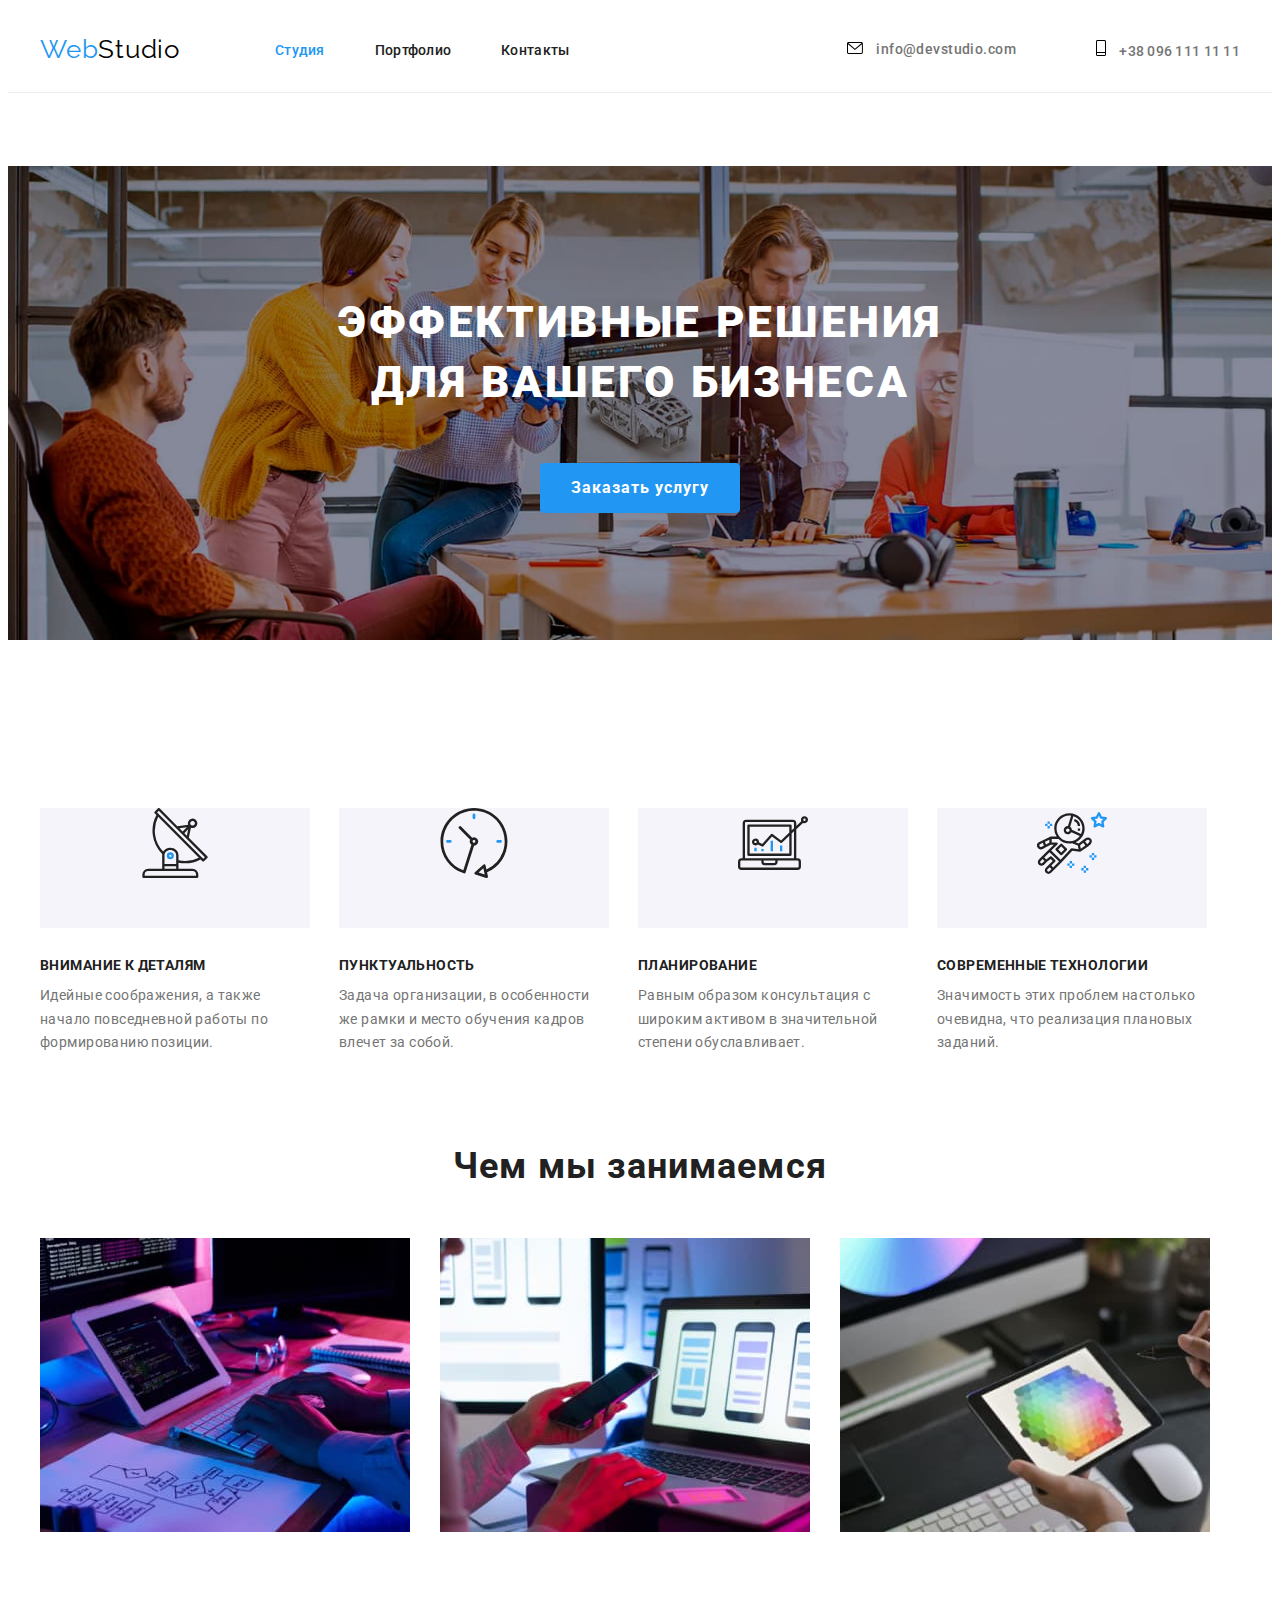
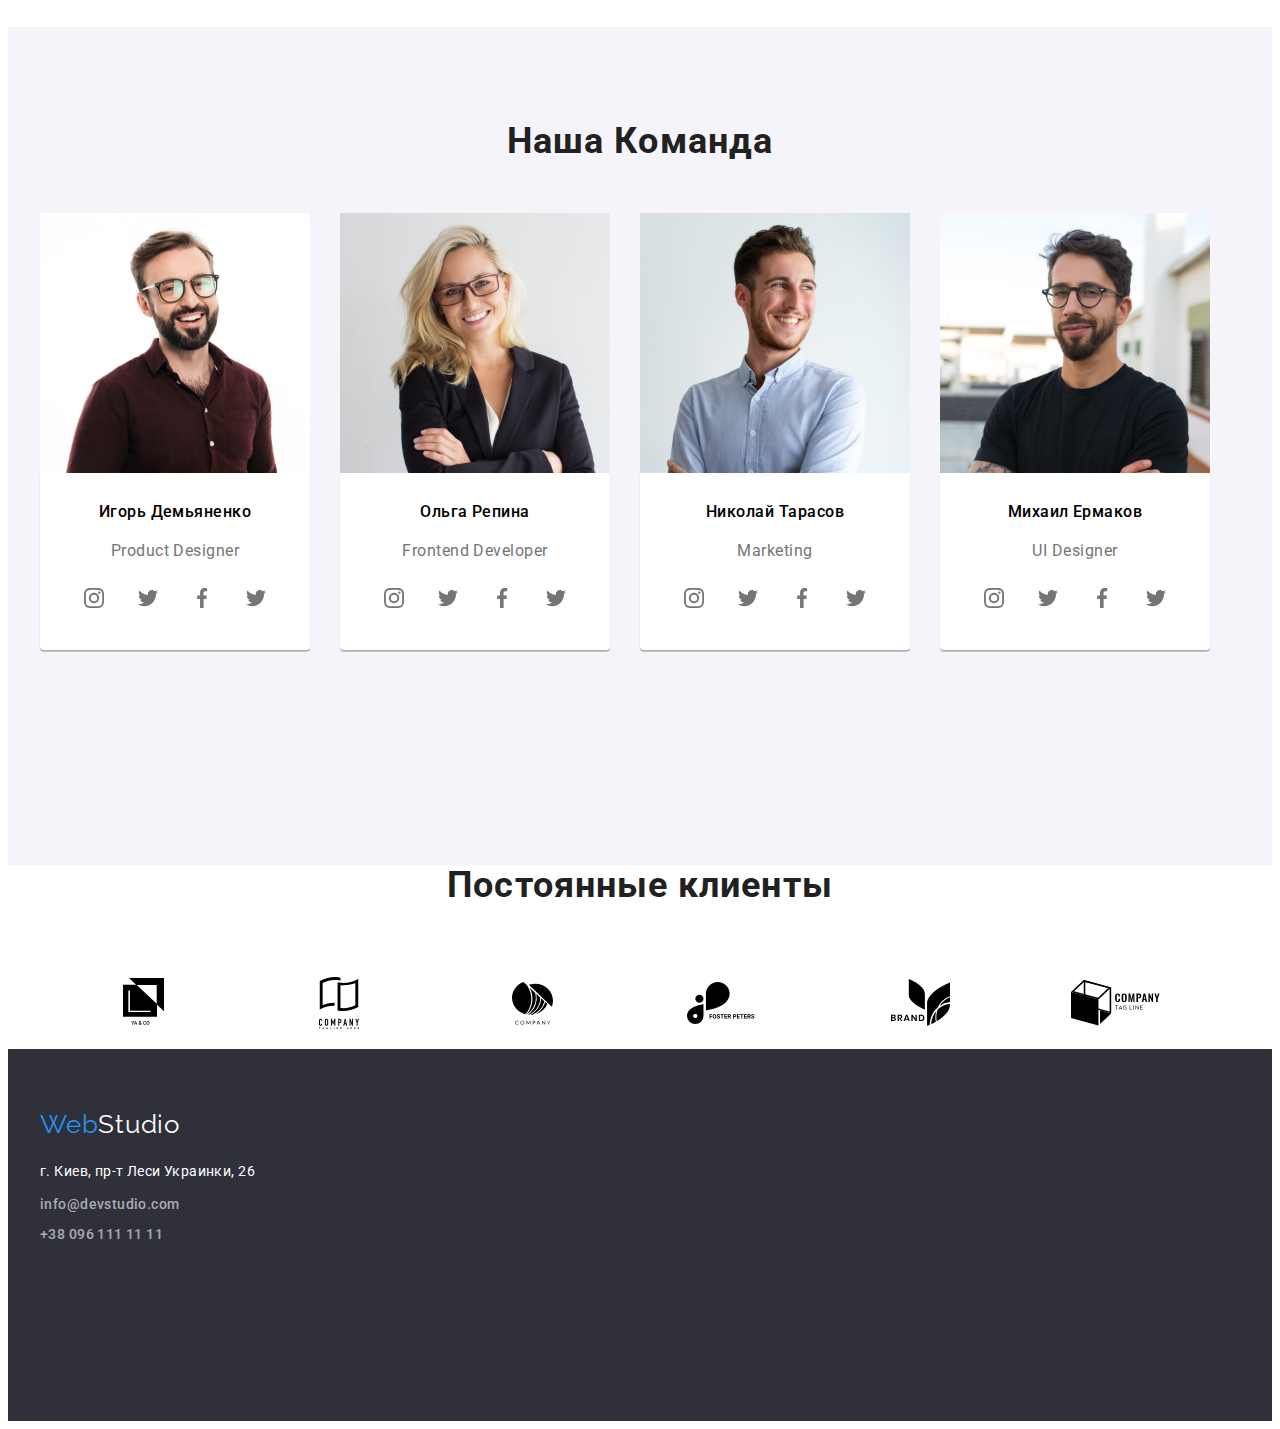
==== index.html @ 0b0ed411 "ff" ====
<!DOCTYPE html>
<html lang="ru">
<head>
    <meta charset="UTF-8">
    <meta http-equiv="X-UA-Compatible" content="IE=edge">
    <meta name="viewport" content="width=device-width, initial-scale=1.0">
    <title>Document</title>
    <link rel="preconnect" href="https://fonts.googleapis.com">
    <link rel="preconnect" href="https://fonts.gstatic.com" crossorigin>
    <link href="https://fonts.googleapis.com/css2?family=Raleway:wght@700&family=Roboto:wght@400;500;700;900&display=swap"
    rel="stylesheet">
    <link rel="stylesheet" href="https://cdnjs.cloudflare.com/ajax/libs/modern-normalize/1.1.0/modern-normalize.min.css"
        integrity="sha512-wpPYUAdjBVSE4KJnH1VR1HeZfpl1ub8YT/NKx4PuQ5NmX2tKuGu6U/JRp5y+Y8XG2tV+wKQpNHVUX03MfMFn9Q=="
        crossorigin="anonymous" referrerpolicy="no-referrer" />
    <link rel="stylesheet" href="./css/styles.css">


</head>
<body>
   <header class="header">
       <div class="container header-container">
        <a class="header-logo link" href="./">
            <span class="web-logo">Web</span>Studio</a>
            <nav class="header-navigation">
                <ul list class="header-list list">
                    <li class="header-item"><a class="header-link link" href="./index.html">Студия</a></li>
                    <li class="header-item"><a class="header-link-dark link" href="./portfolio.html">Портфолио</a></li>
                    <li class="header-item"><a class="header-link-dark link" href="">Контакты</a></li>
                </ul>
            </nav>
            <ul class="header-connect">
                <li class="header-web list">
                    <svg class="icon-envelope" width="16" height="12">
                        <use href=".//images//icons.svg#envelope"></use>
                    </svg>
                    <a class="link header-web" href="mailto:info@devstudio.com">info@devstudio.com</a> 
                </li>
        
                
                <li class="header-tel list">
                    <svg class="icon-envelope" width="10" height="16">
                        <use href=".//images//icons.svg#telephone"></use>
                    </svg>
                <a class="link header-tel" href="href="tel:+380961111111">+38 096 111 11 11</a>
                </li>
            </ul>
               
            </div>
            </div>
    </header>
    <main>
        <div class="main-container">
            <section class="section-main">
                <h1 class="hero-title">Эффективные решения <br> для вашего бизнеса</h1>
                <button class="header-btn" type="button" >
                Заказать услугу
                </button>
            </section>
        </div>
    <section class="description-prons">
        <div class="container">
                <ul class="list">
                    <li class="box-description" >
                        <div class="box-description-pic"><svg class="middle__icon" width="70" height="70">
                            <use href=".//images//icons.svg#antenna"></use></svg></div>
                        <h3 class="description-plus">Внимание к деталям</h3>
                        <p class="plus-description">Идейные соображения, а также начало повседневной работы по формированию позиции.</p>
                    </li>
                    <li class="box-description" >
                        <div class="box-description-pic"><svg class="middle__icon" width="70" height="70">
                            <use href=".//images//icons.svg#clock"></use></svg></div>
                        <h3 class="description-plus">Пунктуальность</h3>
                        <p class="plus-description" >Задача организации, в особенности же рамки и место обучения кадров влечет за собой.</p>
                    </li>
                    <li class="box-description" >
                        <div class="box-description-pic"><svg class="middle__icon" width="70" height="70">
                            <use href=".//images//icons.svg#diagram"></use></svg></div>
                        <h3 class="description-plus">Планирование</h3>
                        <p class="plus-description" >Равным образом консультация с широким активом в значительной степени обуславливает.</p>
                    </li>
                    <li class="box-description" >
                        <div class="box-description-pic"><svg class="middle__icon" width="70" height="70">
                            <use href=".//images//icons.svg#astronaut"></use></svg></div>
                        <h3 class="description-plus">Современные технологии</h3>
                        <p class="plus-description" >Значимость этих проблем настолько очевидна, что реализация плановых заданий.</p>
                    </li>
            </ul>
        </div>
        </section>
        <section class="section-doing">
            <div class="container">
                <h2 class="second-hero-title">Чем мы занимаемся</h2>
                    <ul class="img-first-pg list">
                        <li class="first-pg-item"><img src="./images/box1.jpg" width="370" height="294" alt="человек гуглит"></li>
                        <li class="first-pg-item"><img src="./images/box2.jpg" width="370" height="294" alt="человек гуглит через айпад"></li>
                        <li class="first-pg-item"><img src="./images/box3.jpg" width="370" height="294" alt="человек печатает"></li>
                    </ul>
            </div>
        </section>
        <section class="section-team" >
            <div class="container">
             <h2 class="team-hero-title">Наша Команда</h2>
                 <ul class="team-pic list">
                    <li class="team-member"><img src="./images/Team member(1).jpg" width="270" height="260" alt="в очках"><div class="team-pad"><h3 class="description-team">Игорь Демьяненко</h3><br>
                    <p class="description-p">Product Designer</p>
                <ul class="social-networks-list list"> 
                   <!-- instagram -->
                <li class="social-networks-item">
                    <a href="" class="social-networks-link">
                        <svg class="social-networks-icon">
                            <use href="./images/icons.svg#instagram"><use>
                            </svg>
                    </a>
                </li>
                    <!-- Twitter -->
                <li class="social-networks-item">
                    <a href="" class="social-networks-link">
                        <svg class="social-networks-icon">
                            <use href="./images/icons.svg#twitter">
                                <use>
                        </svg>
                    </a>
                </li>
                    <!-- FB -->
                <li class="social-networks-item">
                    <a href="" class="social-networks-link">
                        <svg class="social-networks-icon">
                            <use href="./images/icons.svg#facebook">
                                <use>
                        </svg>
                    </a>
                </li>
                    <!-- Linkedin -->
                <li class="social-networks-item">
                    <a href="" class="social-networks-link">
                        <svg class="social-networks-icon">
                            <use href="./images/icons.svg#twitter">
                                <use>
                        </svg>
                    </a>
                </li>
                </ul>
                </div></li>
                    <li class="team-member"><img src="./images/Team member(2).jpg" width="270" height="260" alt="блондинка"><div class="team-pad"><h3 class="description-team">Ольга Репина</h3><br>
                    <p class="description-p">Frontend Developer</p><ul class="social-networks-list list">
                        <!-- instagram -->
                        <li class="social-networks-item">
                            <a href="" class="social-networks-link">
                                <svg class="social-networks-icon">
                                    <use href="./images/icons.svg#instagram">
                                        <use>
                                </svg>
                            </a>
                        </li>
                        <!-- Twitter -->
                        <li class="social-networks-item">
                            <a href="" class="social-networks-link">
                                <svg class="social-networks-icon">
                                    <use href="./images/icons.svg#twitter">
                                        <use>
                                </svg>
                            </a>
                        </li>
                        <!-- FB -->
                        <li class="social-networks-item">
                            <a href="" class="social-networks-link">
                                <svg class="social-networks-icon">
                                    <use href="./images/icons.svg#facebook">
                                        <use>
                                </svg>
                            </a>
                        </li>
                        <!-- Linkedin -->
                        <li class="social-networks-item">
                            <a href="" class="social-networks-link">
                                <svg class="social-networks-icon">
                                    <use href="./images/icons.svg#twitter">
                                        <use>
                                </svg>
                            </a>
                        </li>
                    </ul></div></li>
                    <li class="team-member"><img src="./images/Team member(3).jpg" width="270" height="260" alt="фото парень"><div class="team-pad"><h3 class="description-team">Николай Тарасов</h3><br>
                    <p class="description-p">Marketing</p><ul class="social-networks-list list">
                        <!-- instagram -->
                        <li class="social-networks-item">
                            <a href="" class="social-networks-link">
                                <svg class="social-networks-icon">
                                    <use href="./images/icons.svg#instagram">
                                        <use>
                                </svg>
                            </a>
                        </li>
                        <!-- Twitter -->
                        <li class="social-networks-item">
                            <a href="" class="social-networks-link">
                                <svg class="social-networks-icon">
                                    <use href="./images/icons.svg#twitter">
                                        <use>
                                </svg>
                            </a>
                        </li>
                        <!-- FB -->
                        <li class="social-networks-item">
                            <a href="" class="social-networks-link">
                                <svg class="social-networks-icon">
                                    <use href="./images/icons.svg#facebook">
                                        <use>
                                </svg>
                            </a>
                        </li>
                        <!-- Linkedin -->
                        <li class="social-networks-item">
                            <a href="" class="social-networks-link">
                                <svg class="social-networks-icon">
                                    <use href="./images/icons.svg#twitter">
                                        <use>
                                </svg>
                            </a>
                        </li>
                    </ul></div></li>
                    <li class="team-member"><img src="./images/Team member(4).jpg" width="270" height="260" alt="загадочная улыбка"><div class="team-pad"><h3 class="description-team">Михаил Ермаков</h3><br>
                    <p class="description-p">UI Designer</p><ul class="social-networks-list list">
                        <!-- instagram -->
                        <li class="social-networks-item">
                            <a href="" class="social-networks-link">
                                <svg class="social-networks-icon">
                                    <use href="./images/icons.svg#instagram">
                                        <use>
                                </svg>
                            </a>
                        </li>
                        <!-- Twitter -->
                        <li class="social-networks-item">
                            <a href="" class="social-networks-link">
                                <svg class="social-networks-icon">
                                    <use href="./images/icons.svg#twitter">
                                        <use>
                                </svg>
                            </a>
                        </li>
                        <!-- FB -->
                        <li class="social-networks-item">
                            <a href="" class="social-networks-link">
                                <svg class="social-networks-icon">
                                    <use href="./images/icons.svg#facebook">
                                        <use>
                                </svg>
                            </a>
                        </li>
                        <!-- Linkedin -->
                        <li class="social-networks-item">
                            <a href="" class="social-networks-link">
                                <svg class="social-networks-icon">
                                    <use href="./images/icons.svg#twitter">
                                        <use>
                                </svg>
                            </a>
                        </li>
                    </ul></div></li>
                </ul>
            </div>
         </section>
         <section>
             <div class="container">
                <h2 class="team-hero-title">Постоянные клиенты</h2>
                <ul class="permanent-clients list" >
                   <li class="client-item">
                       <a href="" class="client-link">
                           <svg class="clients-link-icon" width="106" height="60">
                            <use href="./images/icons.svg#client-1">
                               </svg>
                       </a>
                   </li>
                <li class="client-item">
                    <a href="" class="client-link">
                        <svg class="clients-link-icon" width="106" height="60">
                            <use href="./images/icons.svg#client-2">
                        </svg>
                    </a>
                </li>
                <li class="client-item">
                    <a href="" class="client-link">
                        <svg class="clients-link-icon" width="106" height="60">
                            <use href="./images/icons.svg#client-3">
                        </svg>
                    </a>
                </li>
                <li class="client-item">
                    <a href="" class="client-link">
                        <svg class="clients-link-icon" width="106" height="60">
                            <use href="./images/icons.svg#client-4">
                        </svg>
                    </a>
                </li>
                <li class="client-item">
                    <a href="" class="client-link">
                        <svg class="clients-link-icon" width="106" height="60">
                            <use href="./images/icons.svg#client-5">
                        </svg>
                    </a>
                </li>
                <li class="client-item">
                    <a href="" class="client-link">
                        <svg class="clients-link-icon" width="106" height="60">
                            <use href="./images/icons.svg#client-6">
                        </svg>
                    </a>
                </li>
                </ul>
             </div>
         </section>
        </main>
    <footer class="footer-ground">
        <div class="container">
            <a class="footer-logo link" href="./"><span class="web-logo">Web</span>Studio</a>
            <address class="footer-address">г. Киев, пр-т Леси Украинки, 26</address>
            <ul class="footer-list list">
                <li class="footer-item"><a class="link footer-web" href="mailto:info@devstudio.com">info@devstudio.com</a>
                </li>
                <li class="footer-item"><a class="link footer-tel" href="tel+380961111111">+38 096 111 11 11</a></li>
            </ul>
        </div>
    </footer>
</body>
</html>
---- css/styles.css ----
:root {
  --main-title-color: #ffffff;
  --second-title-color: #212121;
  --third-title-color: #757575;
  --accent-color: #2196f3;
  --backgroud-color: #f5f4fa;
  --footer-nolight-color: #000000;
  --portfolio-box-color: #eeeeee;
  --btn-background-color: #2196f3;
  --secon-btn-color: #ffffff;
  --footer-background-color: #2f303a;
  --footer-mail-color: #ffffff99;
  --main-btn-color: #fff;
}
/*-------------------------------тут начало-----------------*/

p,
h1,
h2,
h3,
h4,
h5,
h6 {
  margin: 0;
}
ul {
  margin: 0;
  padding: 0;
}
button {
  cursor: pointer;
}
img {
  display: block;
}

body {
  font-family: "Roboto", sans-serif;
}

.list {
  list-style: none;
}
.link {
  text-decoration: none;
  color: var(--third-title-color);
}
/*-------------------------------HEADER---------------------------------*/
.container {
  width: 1200px;
  padding-left: 15px;
  padding-right: 15px;
  margin: 0 auto;
}
.header-item:not(last-child) {
  margin-right: 50px;
}
.icon-envelope {
  display: inline-block;
  size-adjust: auto;
  margin-right: 10px;
  align-items: center;
}
.icon-envelope:hover {
  font: var(--accent-color);
}
.header-logo {
  margin-right: 90px;
}
.header-list {
  display: flex;
}
.header-navigation {
  display: flex;
  align-items: center;
  padding-top: 32px;
  padding-bottom: 32px;
  inline-size: block;
}
.header-container {
  display: flex;
  align-items: center;
}
.header-connect {
  display: flex;
  align-items: center;
  margin-left: auto;
  padding-top: 32px;
  padding-bottom: 32px;
}

.header {
  background-color: #ffffff;
  border-bottom: 1px solid #ececec;
}
.header-link {
  font-weight: 500;
  font-size: 14px;
  line-height: 1.14;
  letter-spacing: 0.02em;
  color: var(--accent-color);
}
.header-link-dark {
  font-weight: 500;
  font-size: 14px;
  line-height: 1.14;
  letter-spacing: 0.02em;
  color: var(--second-title-color);
}
.web-logo {
  font-family: Raleway;
  font-size: 26px;
  line-height: 1.19;
  letter-spacing: 0.03em;
  color: var(--accent-color);
}
.header-logo {
  font-family: Raleway;
  font-size: 26px;
  line-height: 1.19;
  letter-spacing: 0.03em;
  color: var(--footer-nolight-color);
  width: 145px;
  height: 31px;
}
.header-tel {
  font-family: Roboto;
  font-weight: 500;
  font-size: 14px;
  line-height: 1.14;
  letter-spacing: 0.02em;
  inherits: color var(--third-title-color);
  color: var(--third-title-color);
}

.header-web {
  margin-right: 40px;
  font-family: Roboto;
  font-style: normal;
  font-weight: 500;
  font-size: 14px;
  line-height: 1.14;
  letter-spacing: 0.03em;
  inherits: color var(--third-title-color);
  color: var(--third-title-color);
}
.header-web:hover {
  color: var(--accent-color);
  fill: var(--accent-color);
}
.icon-envelope:hover {
  fill: var(--accent-color);
}

.header-tel:hover {
  color: var(--accent-color);
}
.header-link:hover {
  color: var(--footer-nolight-color);
}
.header-link-dark:hover {
  color: var(--accent-color);
}
.header-link:focus {
  color: var(--footer-nolight-color);
}
.header-link-dark:focus {
  color: var(--accent-color);
}
.header-btn {
  font-family: inherit;
  font-weight: 700;
  font-size: 16px;
  line-height: 1.87;
  letter-spacing: 0.06em;
  cursor: pointer;
  border: none;
  margin-top: 30px;
  min-width: 200px;
  min-height: 50px;
  border-radius: 4px;
  color: var(--main-btn-color);
  background-color: var(--btn-background-color);
  margin: 0 auto;
  display: block;
  margin-top: 50px;
}

/*-------------------------------main---------------------------------*/
.main-container {
  padding-left: 15px;
  padding-right: 15px;
  padding-top: 200px;
  padding-bottom: 200px;
  margin: 0 auto;
  background-image: linear-gradient(
    to right,
    rgba(47, 48, 58, 0.4),
    rgba(47, 48, 58, 0.4)
  );
  background-image: url(../images/first-pg-hero.jpg);
  margin-left: auto;
  margin-right: auto;
  max-width: 1600;
  height: 600;
  background-repeat: no-repeat;
  background-size: contain;
  background-position: center;
}
.hero-title {
  font-weight: 900;
  font-size: 44px;
  line-height: 1.36;
  text-align: center;
  letter-spacing: 0.06em;
  text-transform: uppercase;
  padding-right: auto;
  color: var(--main-title-color);
}
.description-plus {
  font-style: normal;
  font-weight: 700;
  font-size: 14px;
  line-height: 1.14;
  letter-spacing: 0.03em;
  text-transform: uppercase;
  color: var(--second-title-color);
}
.description-team {
  font-style: normal;
  font-weight: 500;
  font-size: 16px;
  line-height: 1.18;
  letter-spacing: 0.03em;
  text-align: center;
}
.box-description-pic {
  width: 270 px;
  height: 120px;
  background-color: var(--backgroud-color);
  margin-bottom: 30px;
}
.plus-description {
  font-style: normal;
  font-weight: normal;
  font-size: 14px;
  line-height: 1.71;
  letter-spacing: 0.03em;
  color: var(--third-title-color);
  text-align: left;
  margin-top: 10px;
}

.description-p {
  font-style: normal;
  font-weight: normal;
  font-size: 16px;
  line-height: 1.19;
  letter-spacing: 0.03em;
  color: var(--third-title-color);
  text-align: center;
}
.section-team {
  background-color: #f5f4fa;
  height: 650px;
  padding-bottom: 94px;
  padding-top: 94px;
}
.middle__icon {
  display: flex;
  align-items: center;
  justify-content: center;
  margin: 0 auto;
}
.team-pad {
  padding-top: 30px;
  padding-bottom: 30px;
  box-shadow: 0px 1px 1px rgba(0, 0, 0, 0.14), 0px 2px 1px rgba(0, 0, 0, 0.2);
  border-radius: 0px 0px 4px 4px;
  background: #ffffff;
}
.second-hero-title {
  font-weight: 700;
  font-size: 36px;
  line-height: 1.16;
  text-align: center;
  letter-spacing: 0.03em;
  color: var(--second-title-color);
  margin-bottom: 50px;
}
.section-doing {
  padding-bottom: 95px;
  padding-top: 95px;
}
.description-prons {
  padding-top: 95px;
}
.box-description {
  width: 270px;
  height: 100px;
  display: inline-block;
}
.box-description:not(:last-child) {
  margin-right: 25px;
}
.img-first-pg {
  display: flex;
}
.first-pg-item:not(:last-child) {
  margin-right: 30px;
}
.team-pic {
  display: flex;
}
.team-member:not(:last-child) {
  margin-right: 30px;
}
.team-hero-title {
  font-weight: 700;
  font-size: 36px;
  line-height: 1.16;
  text-align: center;
  letter-spacing: 0.03em;
  color: var(--second-title-color);
  margin-bottom: 50px;
}
.client-svg {
  fill: red;
}

.button-icon {
  width: 20px;
  height: 20px;
  fill: currentColor;
}
.button-icon:hover {
  fill: #ffffff;
}
.social-networks-list {
  display: flex;
  padding-top: 16px;
  justify-content: center;
}
.social-networks-item {
  width: 44px;
  height: 44px;
  justify-content: center;
  align-content: center;
  align-items: center;
}
.social-networks-item:not(:last-child) {
  margin-right: 10px;
}
.social-networks-link {
  display: block;
  width: 100%;
  height: 100%;
  border-radius: 50%;
  color: #757575;
  display: flex;
  justify-content: center;
  align-items: center;
}
.social-networks-link:hover,
.social-networks-link:focus {
  color: #f5f4fa;
  background-color: var(--accent-color);
}
.social-networks-icon {
  width: 20px;
  height: 20px;
  fill: currentColor;
  display: flex;
  justify-content: center;
  align-items: center;
}
.client-link {
  display: inline-flex;
  width: 100%;
  height: 100%;
  border: 1px solid color rgba(175, 177, 184, 1);
  border-radius: 4px;
  justify-content: center;
  align-items: center;
  color: rgba(175, 177, 184, 1);
}
.client-item {
  display: inline-flex;
  width: 170px;
  height: 92px;
  border: 1px solid color rgba(175, 177, 184, 1);
  border-radius: 4px;
  justify-content: center;
  align-items: center;
}
.client-item {
  margin-left: 20px;
}
.client-link:hover,
.client-link:focus {
  border-color: #2196f3;
  fill: #2196f3;
}
.client-item:hover,
.client-item:focus {
  border-color: #2196f3;
  color: #2196f3;
}
/*-------------------------------Footer---------------------------------*/
.footer-logo {
  font-family: Raleway;
  font-size: 26px;
  line-height: 1.19;
  letter-spacing: 0.03em;
  color: var(--main-title-color);
  width: 145px;
  height: 31px;
}
.footer-address {
  font-family: Roboto;
  font-style: normal;
  font-weight: normal;
  font-size: 14px;
  line-height: 1.71;
  letter-spacing: 0.03em;
  color: var(--main-title-color);
  margin-top: 20px;
}
.footer-ground {
  background-color: var(--footer-background-color);
  height: 252px;
  padding-top: 60px;
  padding-bottom: 60px;
}
.footer-item {
  margin-top: 10px;
}
.footer-web {
  font-family: Roboto;
  font-style: normal;
  font-weight: 500;
  font-size: 14px;
  line-height: 1.14;
  letter-spacing: 0.03em;
  color: var(--footer-mail-color);
}
.footer-tel {
  font-family: Roboto;
  font-style: normal;
  font-weight: 500;
  font-size: 14px;
  line-height: 1.71;
  letter-spacing: 0.03em;
  color: var(--footer-mail-color);
}
.footer-list {
  width: 231px;
  height: 81px;
}

.footer-web:hover {
  color: var(--accent-color);
}
.footer-tel:hover {
  color: var(--accent-color);
}

/*-------------------------------ПОРТФОЛИО мейн---------------------------------*/
.visually-hidden {
  visibility: hidden;
  position: absolute;
  clip: rect(0 0 0 0);
  width: 1px;
  height: 1px;
  margin: -1px;
  border: 0;
  padding: 0;
  overflow: hidden;
}
.hero-portfolio-btn {
  display: flex;
  justify-content: center;
  margin-bottom: 50px;
}
.hero-portfolio-main {
  padding-top: 95px;
  padding-bottom: 95px;
}
.portfolio-pad {
  border: 1px solid #eeeeee;
  border-top: none;
  padding: 20px 24px;
}
.portfolio-btn-box:not(:last-child) {
  margin-right: 10px;
}
.portfolio-card:hover {
  box-shadow: 0px 1px 1px rgba(0, 0, 0, 0.14), 0px 2px 1px rgba(0, 0, 0, 0.2);
  border-radius: 0px 0px 4px 4px;
}
.card-set {
  display: flex;
  flex-wrap: wrap;
  margin-top: -30px;
  margin-left: -30px;
}
.card-set > .portfolio-card {
  flex-basis: calc(100% / 3 - 30px);
  margin-top: 30px;
  margin-left: 30px;
}
.portfolio-btn {
  cursor: pointer;
  background-color: var(--backgroud-color);
  font-family: Roboto;
  font-weight: 500;
  font-size: 16px;
  line-height: 1.62;
  text-align: center;
  letter-spacing: 0.03em;
  padding: 6px 22px;
  color: var(--footer-nolight-color);
}
.portfolio-btn:active {
  color: var(--accent-color);
  cursor: pointer;
}
.title-portgolio {
  font-family: Roboto;
  font-size: 18px;
  line-height: 2;
  letter-spacing: 0.06em;
  counter-reset: var(--second-title-color);
}
.discription-portfolio {
  font-family: Roboto;
  font-size: 16px;
  line-height: 1.87;
  letter-spacing: 0.03em;
  color: var(--third-title-color);
}
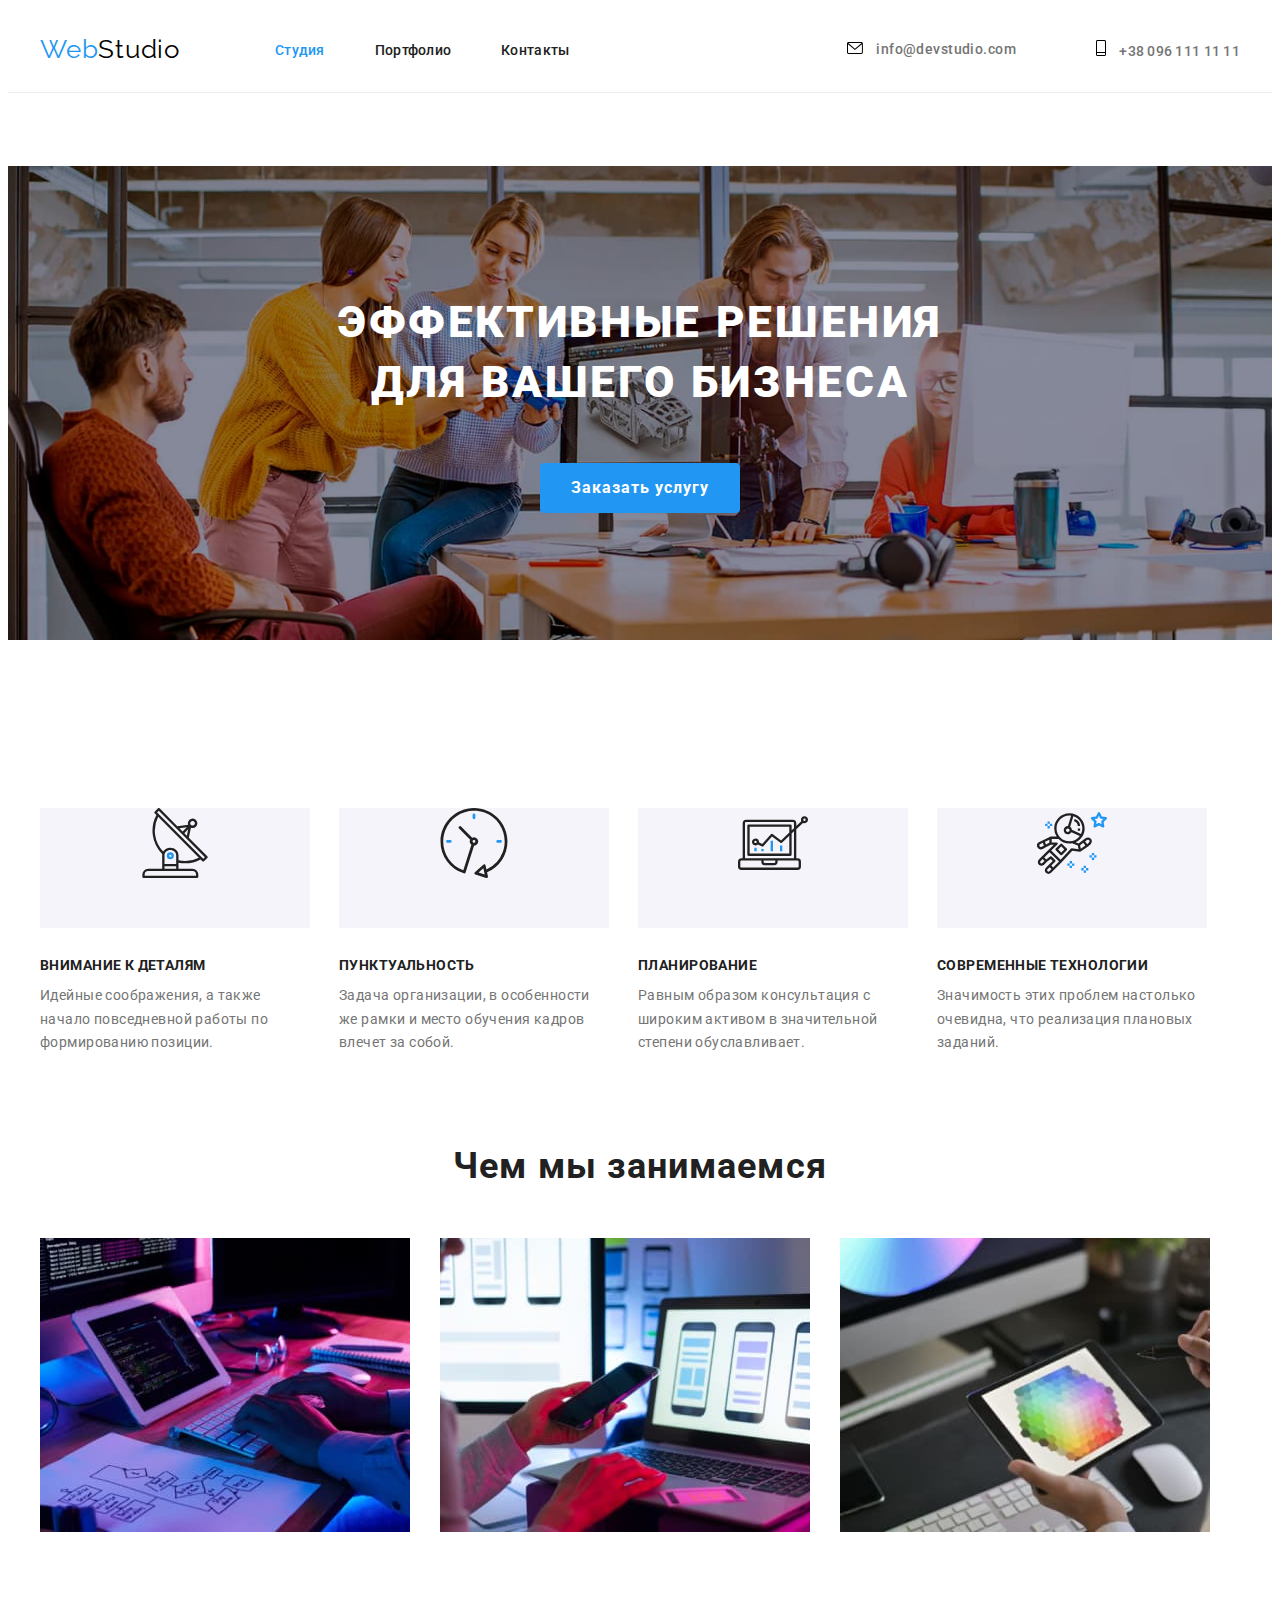
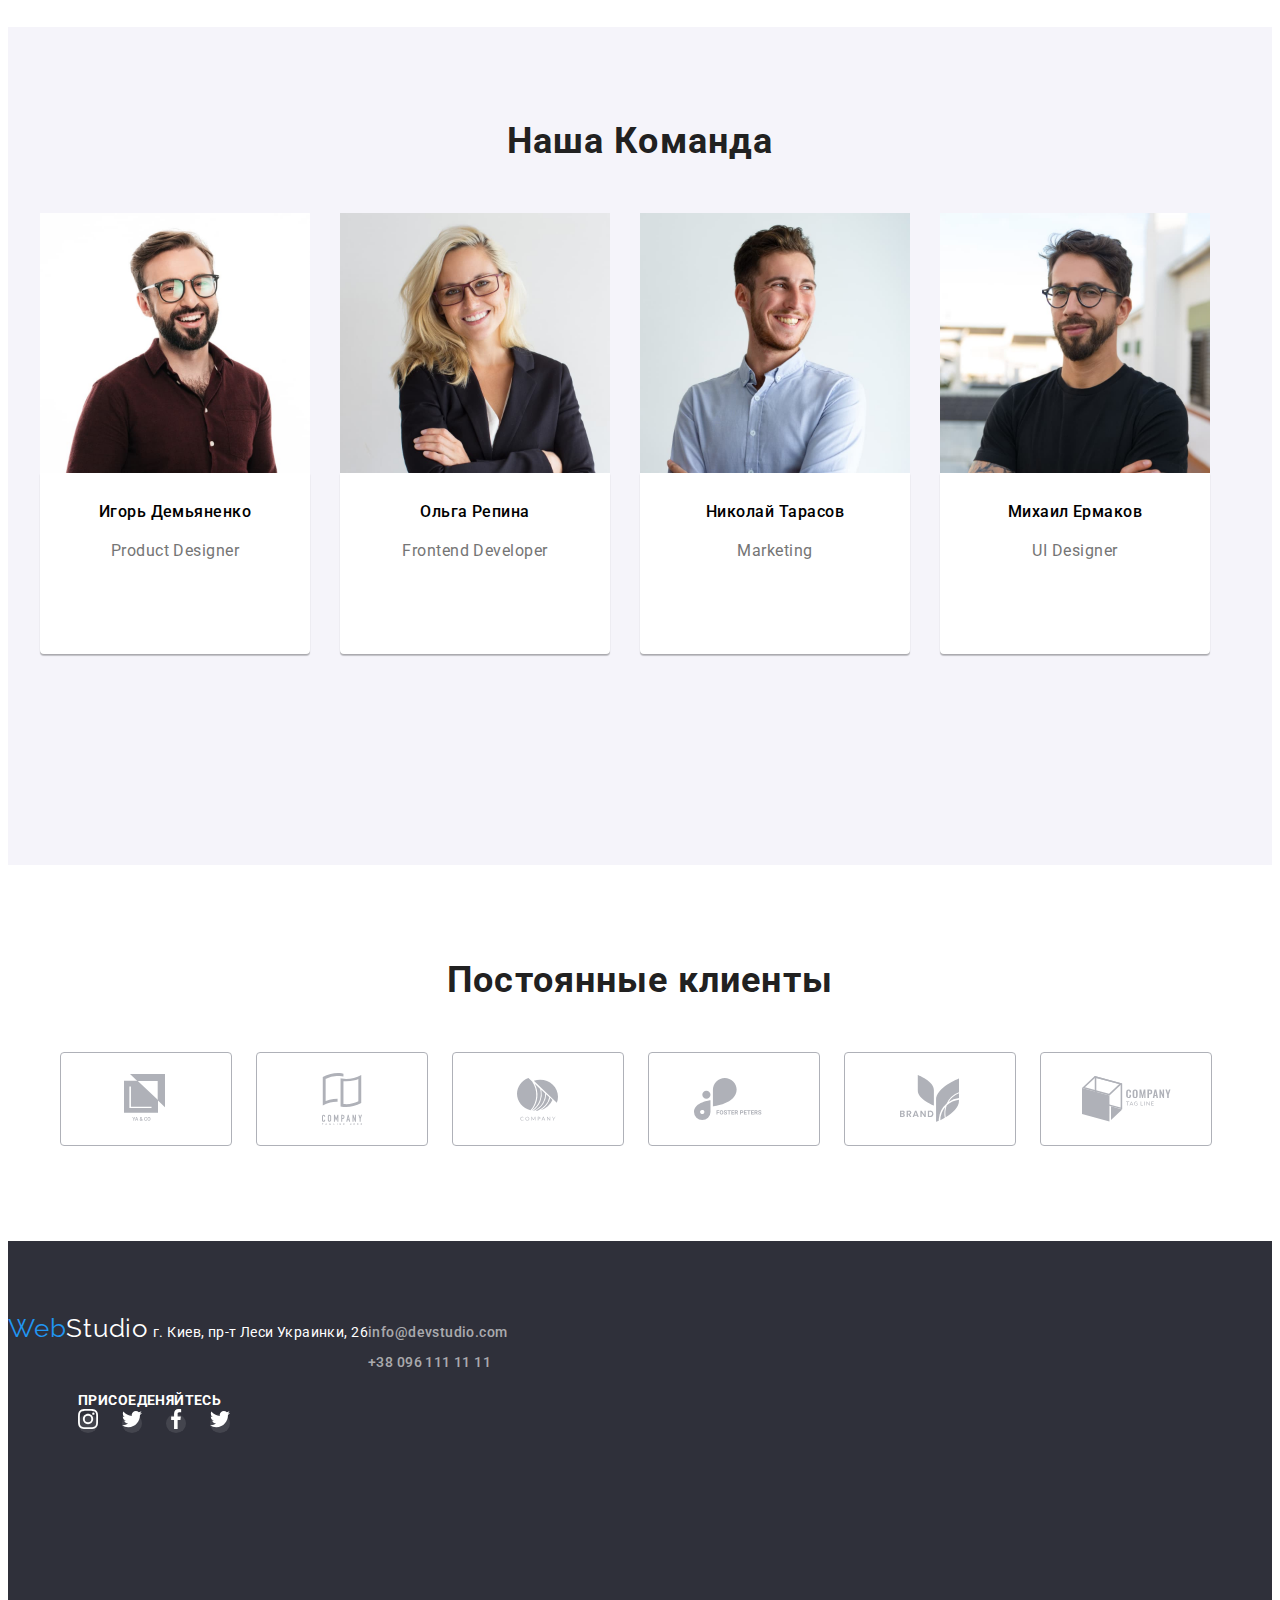
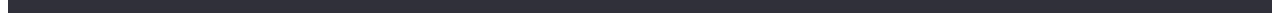
==== commit a2fdf7a6: "dd" ====
--- a/index.html
+++ b/index.html
@@ -312,13 +312,54 @@
          </section>
         </main>
     <footer class="footer-ground">
-        <div class="container">
+        <div class="footer-container">
             <a class="footer-logo link" href="./"><span class="web-logo">Web</span>Studio</a>
             <address class="footer-address">г. Киев, пр-т Леси Украинки, 26</address>
             <ul class="footer-list list">
                 <li class="footer-item"><a class="link footer-web" href="mailto:info@devstudio.com">info@devstudio.com</a>
                 </li>
                 <li class="footer-item"><a class="link footer-tel" href="tel+380961111111">+38 096 111 11 11</a></li>
+            </ul>
+        </div>
+        <div class="footer-social">
+            <h3 class="footer-social-title">ПРИСОЕДЕНЯЙТЕСЬ</h3>
+            <ul class="social-list list">
+                <!-- instagram -->
+                <li class="social-item">
+                    <a href="" class="social-link">
+                        <svg class="social-networks-icon">
+                            <use href="./images/icons.svg#instagram">
+                                <use>
+                        </svg>
+                    </a>
+                </li>
+                <!-- Twitter -->
+                <li class="social-item">
+                    <a href="" class="social-link">
+                        <svg class="social-networks-icon">
+                            <use href="./images/icons.svg#twitter">
+                                <use>
+                        </svg>
+                    </a>
+                </li>
+                <!-- FB -->
+                <li class="social-item">
+                    <a href="" class="social-link">
+                        <svg class="social-networks-icon">
+                            <use href="./images/icons.svg#facebook">
+                                <use>
+                        </svg>
+                    </a>
+                </li>
+                <!-- Linkedin -->
+                <li class="social-item">
+                    <a href="" class="social-link">
+                        <svg class="social-networks-icon">
+                            <use href="./images/icons.svg#twitter">
+                                <use>
+                        </svg>
+                    </a>
+                </li>
             </ul>
         </div>
     </footer>
--- a/css/styles.css
+++ b/css/styles.css
@@ -265,6 +265,7 @@
   height: 650px;
   padding-bottom: 94px;
   padding-top: 94px;
+  margin-bottom: 95px;
 }
 .middle__icon {
   display: flex;
@@ -324,9 +325,6 @@
   color: var(--second-title-color);
   margin-bottom: 50px;
 }
-.client-svg {
-  fill: red;
-}
 
 .button-icon {
   width: 20px;
@@ -338,8 +336,9 @@
 }
 .social-networks-list {
   display: flex;
-  padding-top: 16px;
   justify-content: center;
+  align-items: center;
+  margin-top: 20px;
 }
 .social-networks-item {
   width: 44px;
@@ -352,27 +351,20 @@
   margin-right: 10px;
 }
 .social-networks-link {
-  display: block;
-  width: 100%;
-  height: 100%;
+  width: 44px;
+  height: 44px;
+  color: #ffffff;
+  background: rgba(255, 255, 255, 0.1);
   border-radius: 50%;
-  color: #757575;
-  display: flex;
-  justify-content: center;
-  align-items: center;
-}
-.social-networks-link:hover,
-.social-networks-link:focus {
-  color: #f5f4fa;
+}
+.footer-join-link:focus,
+.footer-join-link:hover {
   background-color: var(--accent-color);
 }
 .social-networks-icon {
   width: 20px;
   height: 20px;
   fill: currentColor;
-  display: flex;
-  justify-content: center;
-  align-items: center;
 }
 .client-link {
   display: inline-flex;
@@ -388,24 +380,24 @@
   display: inline-flex;
   width: 170px;
   height: 92px;
-  border: 1px solid color rgba(175, 177, 184, 1);
+  border: 1px solid rgba(175, 177, 184, 1);
   border-radius: 4px;
   justify-content: center;
   align-items: center;
+  margin-bottom: 95px;
+}
+.clients-link-icon {
+  fill: currentColor;
 }
 .client-item {
   margin-left: 20px;
 }
 .client-link:hover,
 .client-link:focus {
-  border-color: #2196f3;
-  fill: #2196f3;
-}
-.client-item:hover,
-.client-item:focus {
-  border-color: #2196f3;
-  color: #2196f3;
-}
+   color: var(--accent-color);
+  border: 1px solid var(--accent-color);
+}
+
 /*-------------------------------Footer---------------------------------*/
 .footer-logo {
   font-family: Raleway;
@@ -463,6 +455,43 @@
 }
 .footer-tel:hover {
   color: var(--accent-color);
+}
+.social-link {
+  width: 44px;
+  height: 44px;
+  color: #ffffff;
+  background: rgba(255, 255, 255, 0.1);
+  border-radius: 50%;
+  
+}
+.footer-social {
+  margin-left: 70px;
+}
+}
+.cocial-list {
+  display: flex;
+  margin: -10px;
+}
+
+.footer-social-title {
+  font-weight: 700;
+  font-size: 14px;
+  line-height: 1.14;
+  letter-spacing: 0.03em;
+  text-transform: uppercase;
+  color: #ffffff;
+}
+.social-list {
+  display: flex;
+  align-items: baseline 
+}
+.social-item {
+  width: 44px;
+  height: 44px;
+}
+.footer-container {
+  display: flex;
+  align-items: baseline;
 }
 
 /*-------------------------------ПОРТФОЛИО мейн---------------------------------*/
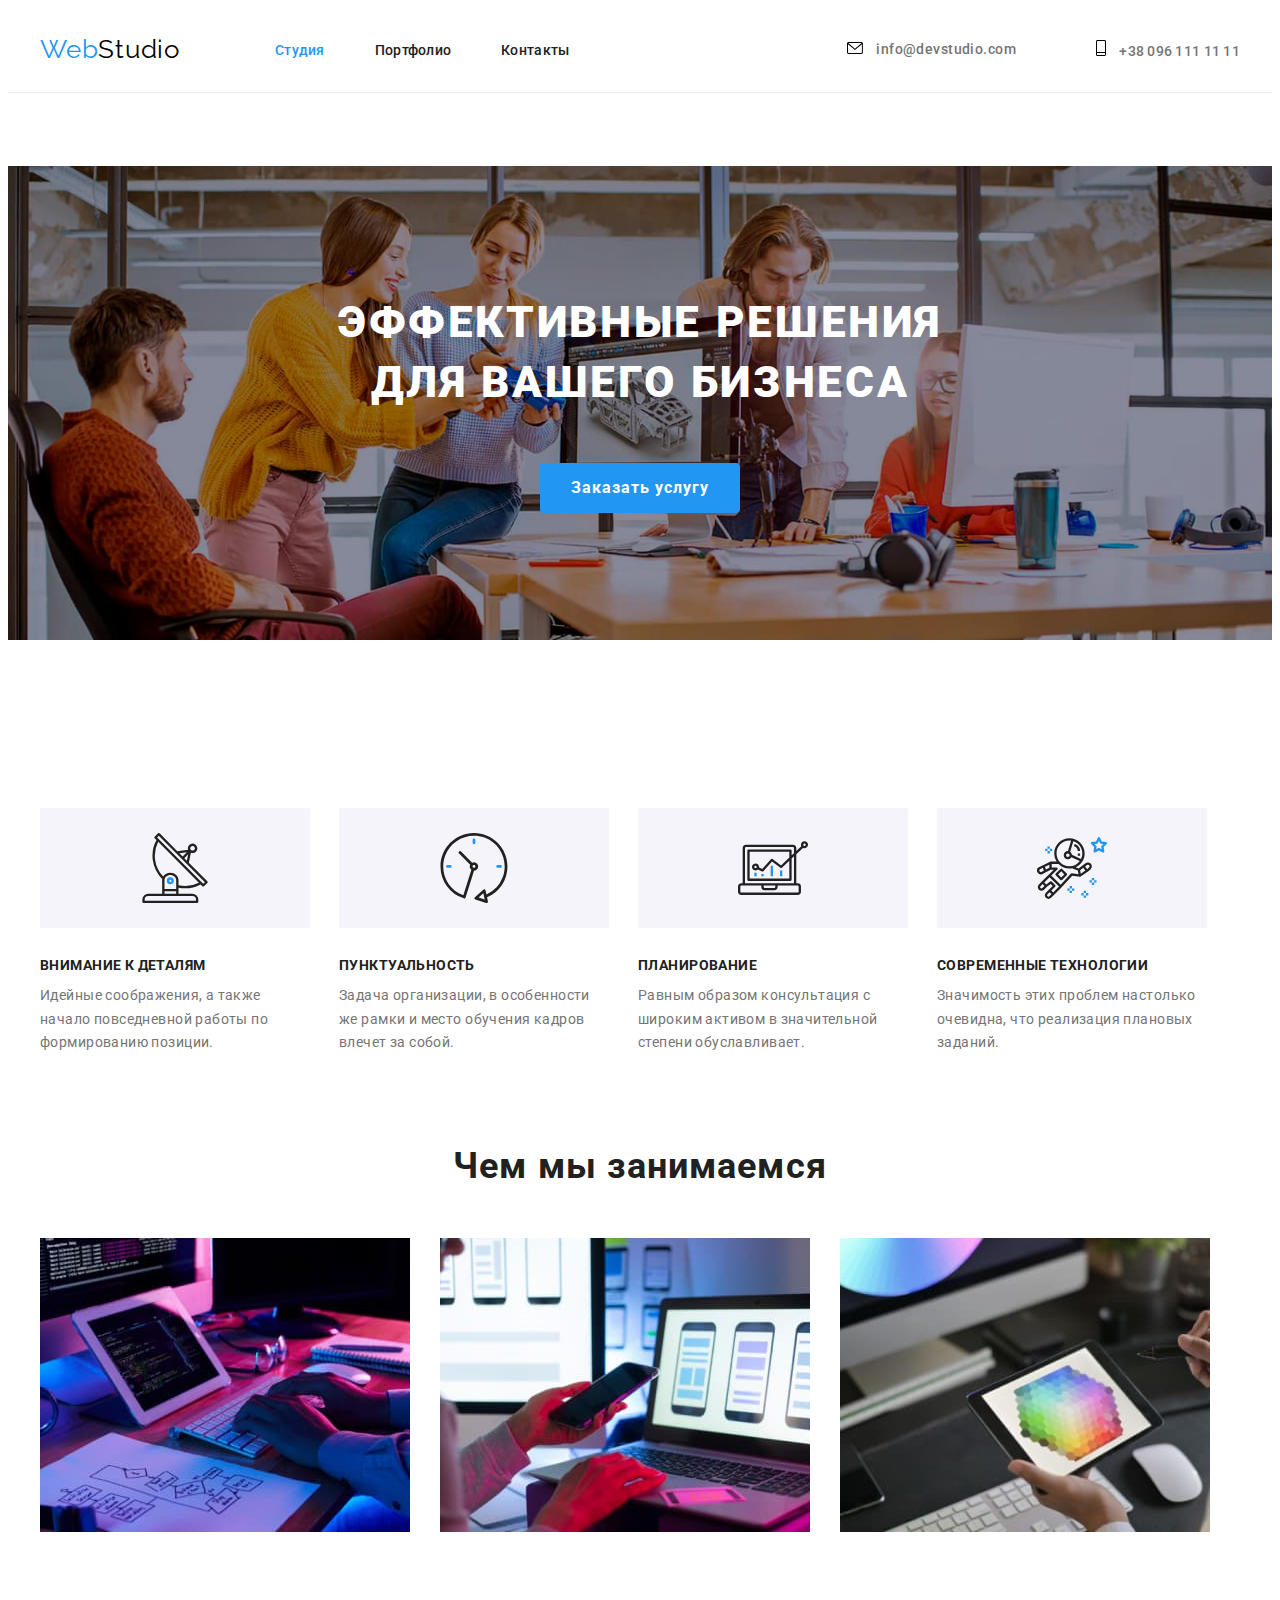
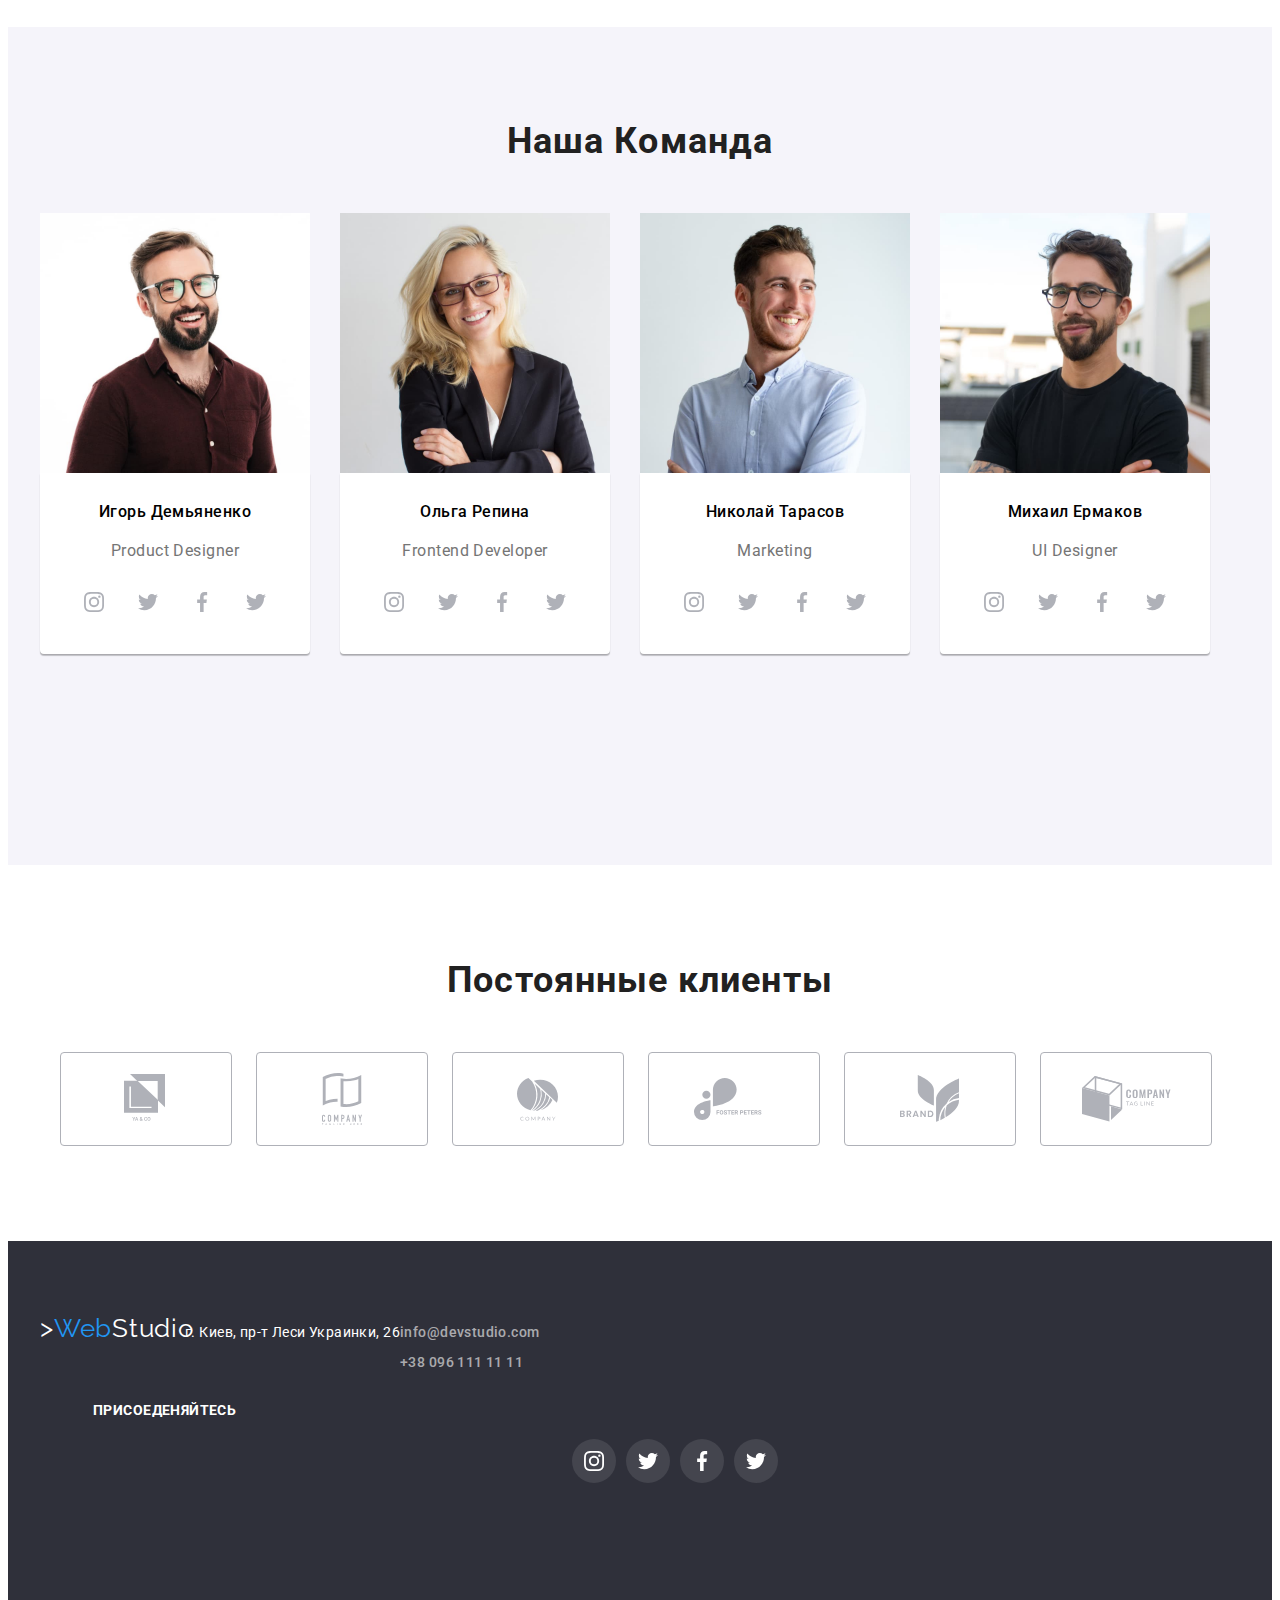
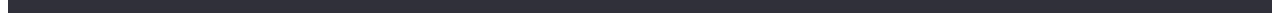
==== commit 1cf48eca: "а" ====
--- a/index.html
+++ b/index.html
@@ -312,8 +312,8 @@
          </section>
         </main>
     <footer class="footer-ground">
-        <div class="footer-container">
-            <a class="footer-logo link" href="./"><span class="web-logo">Web</span>Studio</a>
+        <div class="footer-container container">
+            <a class="footer-logo link" href=".\ target="_blank" rel="noopener noreferrer">><span class="web-logo">Web</span>Studio</a>
             <address class="footer-address">г. Киев, пр-т Леси Украинки, 26</address>
             <ul class="footer-list list">
                 <li class="footer-item"><a class="link footer-web" href="mailto:info@devstudio.com">info@devstudio.com</a>
@@ -322,7 +322,7 @@
             </ul>
         </div>
         <div class="footer-social">
-            <h3 class="footer-social-title">ПРИСОЕДЕНЯЙТЕСЬ</h3>
+            <h3 class="footer-social-title container">ПРИСОЕДЕНЯЙТЕСЬ</h3>
             <ul class="social-list list">
                 <!-- instagram -->
                 <li class="social-item">
--- a/css/styles.css
+++ b/css/styles.css
@@ -239,6 +239,9 @@
   height: 120px;
   background-color: var(--backgroud-color);
   margin-bottom: 30px;
+  display: flex;
+  justify-content: center;
+  align-items: center;
 }
 .plus-description {
   font-style: normal;
@@ -351,11 +354,24 @@
   margin-right: 10px;
 }
 .social-networks-link {
-  width: 44px;
-  height: 44px;
-  color: #ffffff;
-  background: rgba(255, 255, 255, 0.1);
+  width: 100%;
+  height: 100%;
+  background-color: #ffffff;
   border-radius: 50%;
+  display: flex;
+  align-items: center;
+  justify-content: center;
+  color: #afb1b8;
+}
+.social-networks-link {
+  width: 100%;
+  height: 100%;
+  background-color: #ffffff;
+  border-radius: 50%;
+  display: flex;
+  align-items: center;
+  justify-content: center;
+  color: #afb1b8;
 }
 .footer-join-link:focus,
 .footer-join-link:hover {
@@ -366,6 +382,12 @@
   height: 20px;
   fill: currentColor;
 }
+.social-networks-link:hover,
+.social-networks-link:focus {
+  color: #ffffff;
+  background-color: #2196f3;
+}
+
 .client-link {
   display: inline-flex;
   width: 100%;
@@ -399,6 +421,10 @@
 }
 
 /*-------------------------------Footer---------------------------------*/
+.footer-container {
+  display: flex;
+  align-items: baseline;
+}
 .footer-logo {
   font-family: Raleway;
   font-size: 26px;
@@ -424,7 +450,7 @@
   padding-top: 60px;
   padding-bottom: 60px;
 }
-.footer-item {
+.footer-item + .footer-item {
   margin-top: 10px;
 }
 .footer-web {
@@ -462,7 +488,14 @@
   color: #ffffff;
   background: rgba(255, 255, 255, 0.1);
   border-radius: 50%;
-  
+  display: flex;
+  align-items: center;
+  justify-content: center;
+}
+.social-link:hover,
+.social-link:focus {
+  color: #ffffff;
+  background-color: #2196f3;
 }
 .footer-social {
   margin-left: 70px;
@@ -483,16 +516,19 @@
 }
 .social-list {
   display: flex;
-  align-items: baseline 
+  justify-content: center;
 }
 .social-item {
   width: 44px;
   height: 44px;
-}
-.footer-container {
-  display: flex;
-  align-items: baseline;
-}
+  margin-top: 20px;
+  padding-bottom: 100px;
+}
+.social-item + .social-item {
+  margin-left: 10px;
+}
+
+
 
 /*-------------------------------ПОРТФОЛИО мейн---------------------------------*/
 .visually-hidden {
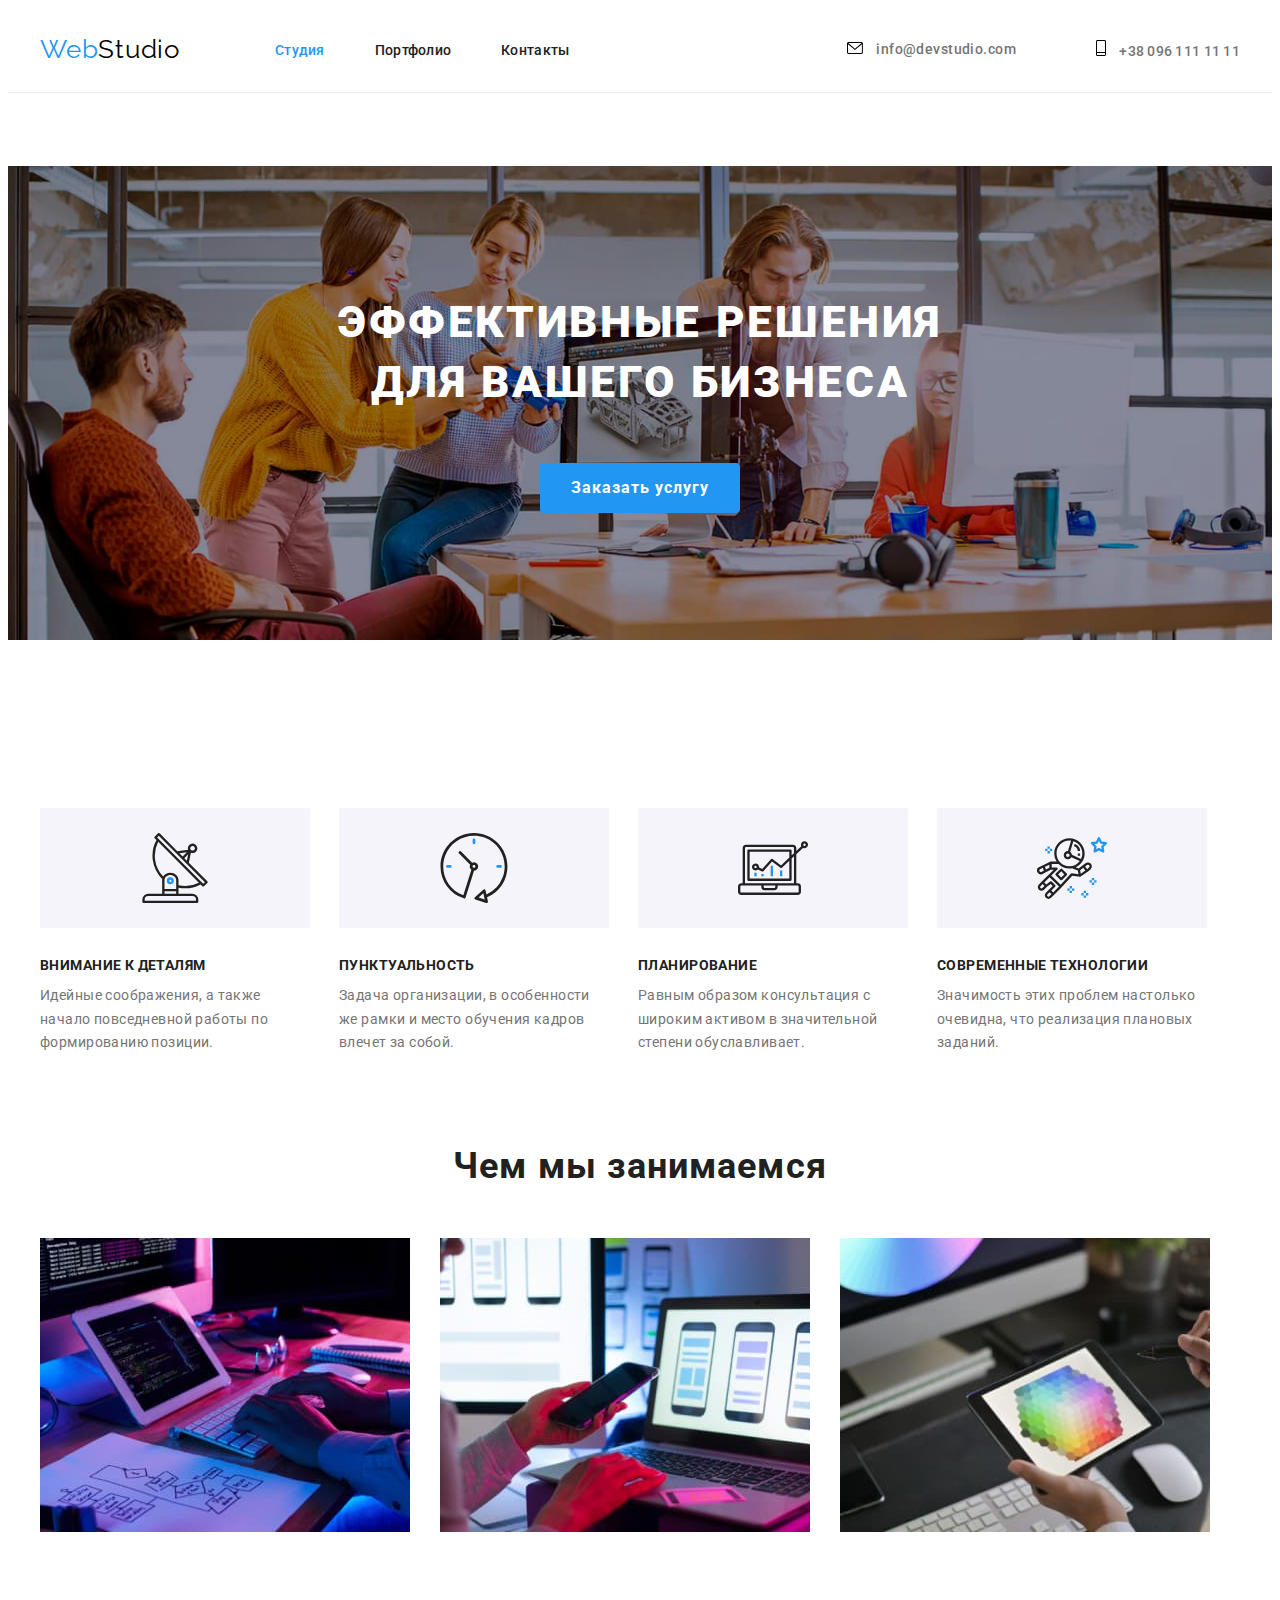
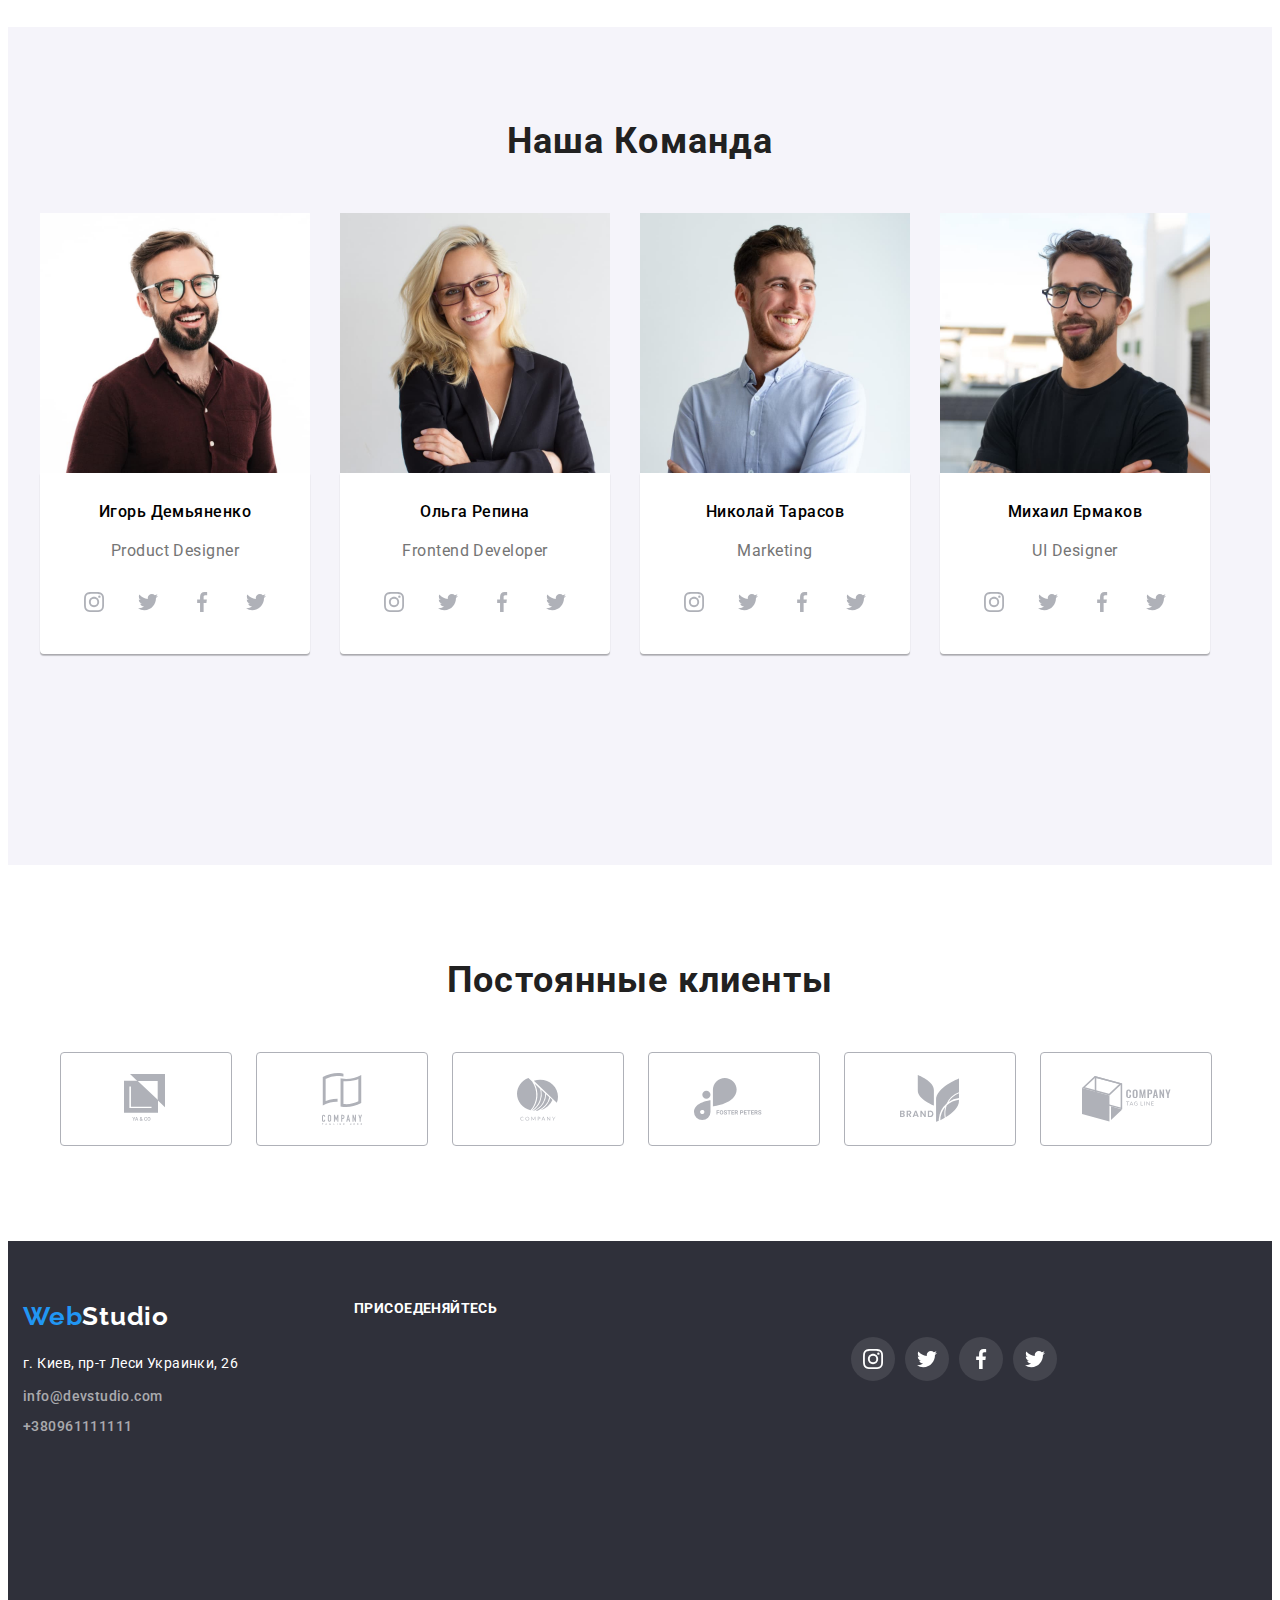
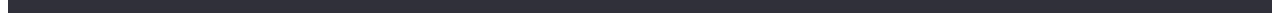
==== commit e57d219e: "а" ====
--- a/index.html
+++ b/index.html
@@ -313,13 +313,25 @@
         </main>
     <footer class="footer-ground">
         <div class="footer-container container">
-            <a class="footer-logo link" href=".\ target="_blank" rel="noopener noreferrer">><span class="web-logo">Web</span>Studio</a>
-            <address class="footer-address">г. Киев, пр-т Леси Украинки, 26</address>
+            <div class="footer-block">
+                <a href="" lang="en" class="footer-logo link"><span lang="en">Web</span>Studio</a>
+                <address class="footer-contact">
             <ul class="footer-list list">
-                <li class="footer-item"><a class="link footer-web" href="mailto:info@devstudio.com">info@devstudio.com</a>
-                </li>
-                <li class="footer-item"><a class="link footer-tel" href="tel+380961111111">+38 096 111 11 11</a></li>
+                <li class="footer-item">
+                    <a class="footer-adress link" href="https://goo.gl/maps/cScgRgd44BL1W8yu9" target="_blank"
+                        rel="noopener noreferrer">г. Киев, пр-т Леси Украинки, 26</a>
+                </li>
+            
+                <li class="footer-item">
+                    <a class="footer-web link" href="mailto:info@devstudio.com">info@devstudio.com</a>
+                </li>
+            
+                <li class="footer-item">
+                    <a class="footer-tel link" href="tel:+380961111111">+380961111111</a>
+                </li>
             </ul>
+            </address>
+            </div>
         </div>
         <div class="footer-social">
             <h3 class="footer-social-title container">ПРИСОЕДЕНЯЙТЕСЬ</h3>
--- a/css/styles.css
+++ b/css/styles.css
@@ -449,6 +449,7 @@
   height: 252px;
   padding-top: 60px;
   padding-bottom: 60px;
+  display: flex;
 }
 .footer-item + .footer-item {
   margin-top: 10px;
@@ -470,6 +471,29 @@
   line-height: 1.71;
   letter-spacing: 0.03em;
   color: var(--footer-mail-color);
+}
+.footer-adress {
+  font-family: var(--basic-text);
+  font-style: normal;
+  font-weight: 400;
+  font-size: 14px;
+  line-height: 1.71;
+  letter-spacing: 0.03em;
+  color: #ffffff;
+}
+.footer-logo {
+  display: block;
+  margin-bottom: 20px;
+
+  color: #ffffff;
+  font-family: "Raleway", sans-serif;
+  font-weight: 700;
+  font-size: 26px;
+  line-height: 1.19;
+  letter-spacing: 0.03em;
+}
+.footer-logo span {
+  color: #2196f3;
 }
 .footer-list {
   width: 231px;
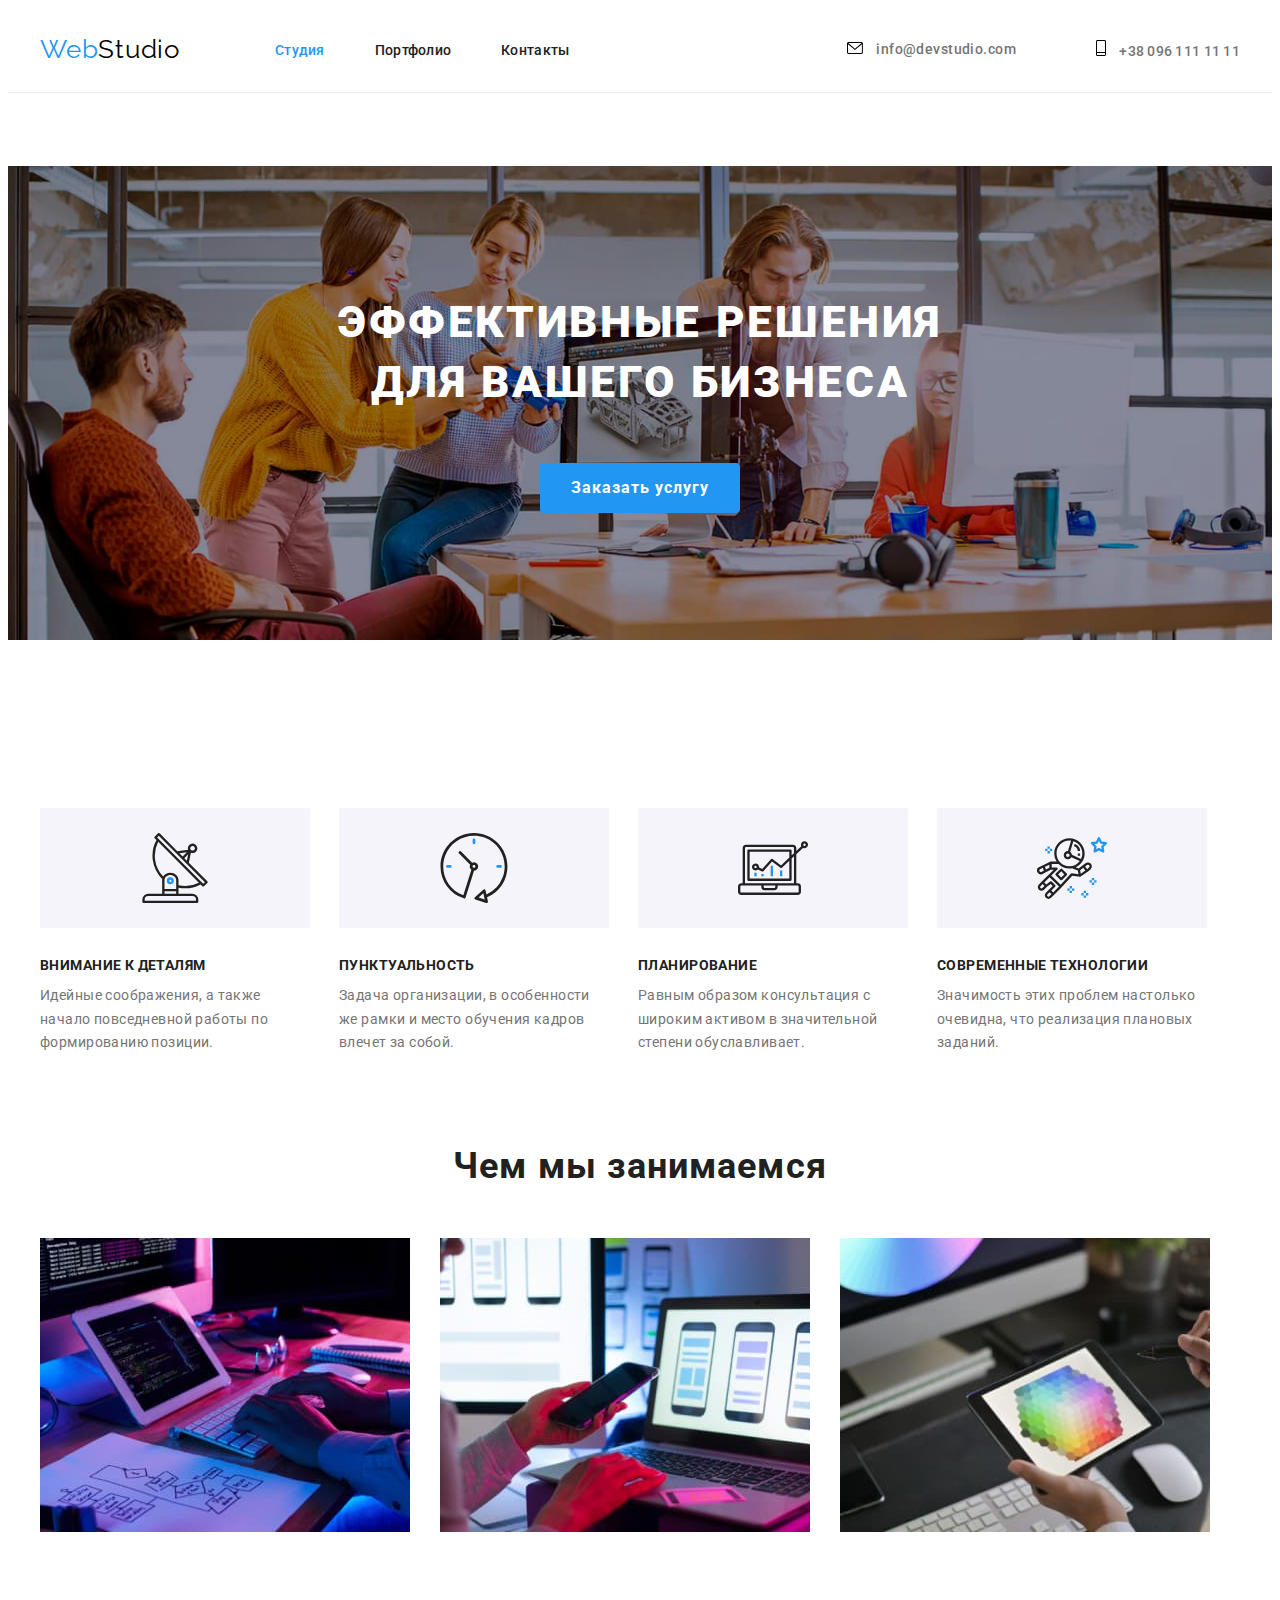
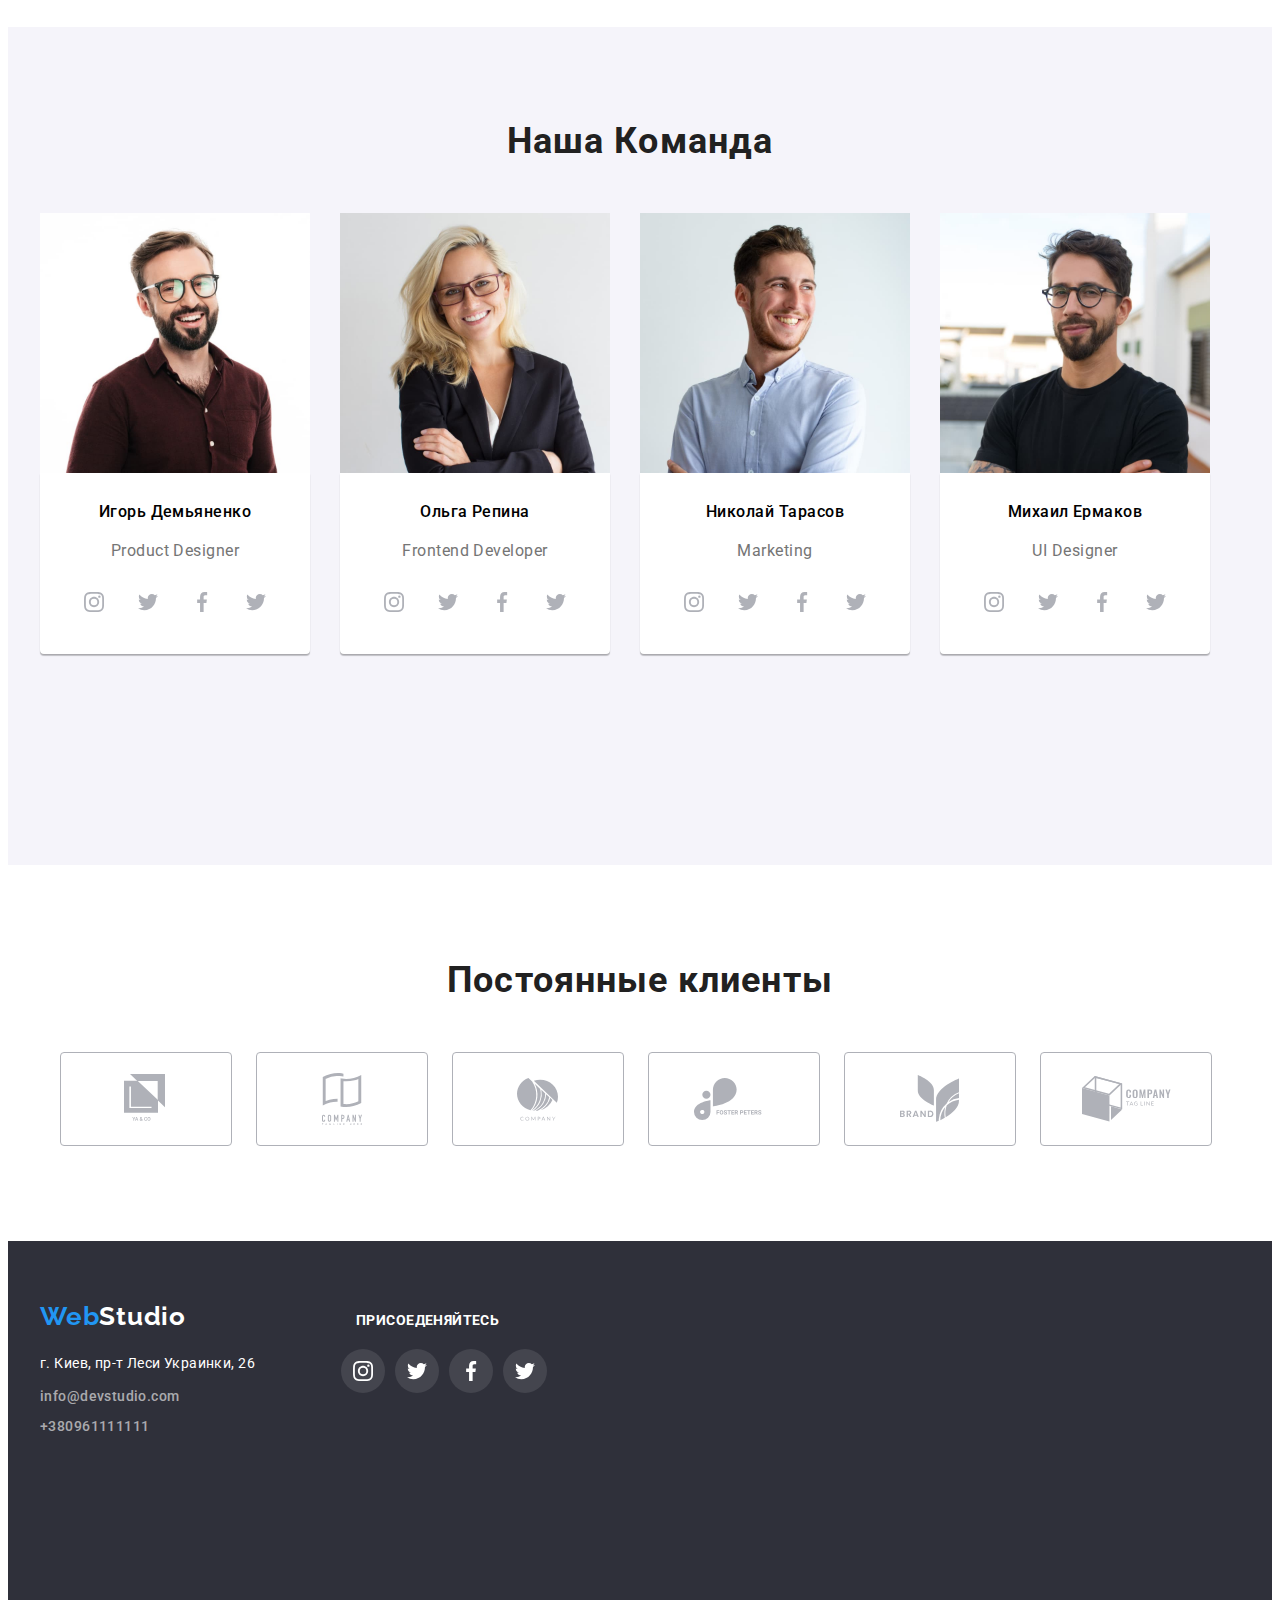
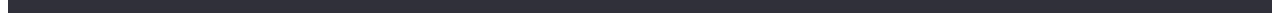
==== commit b0b7f7ba: "а" ====
--- a/index.html
+++ b/index.html
@@ -332,7 +332,7 @@
             </ul>
             </address>
             </div>
-        </div>
+        
         <div class="footer-social">
             <h3 class="footer-social-title container">ПРИСОЕДЕНЯЙТЕСЬ</h3>
             <ul class="social-list list">
@@ -374,6 +374,7 @@
                 </li>
             </ul>
         </div>
+        </div>
     </footer>
 </body>
 </html>--- a/css/styles.css
+++ b/css/styles.css
@@ -540,7 +540,6 @@
 }
 .social-list {
   display: flex;
-  justify-content: center;
 }
 .social-item {
   width: 44px;
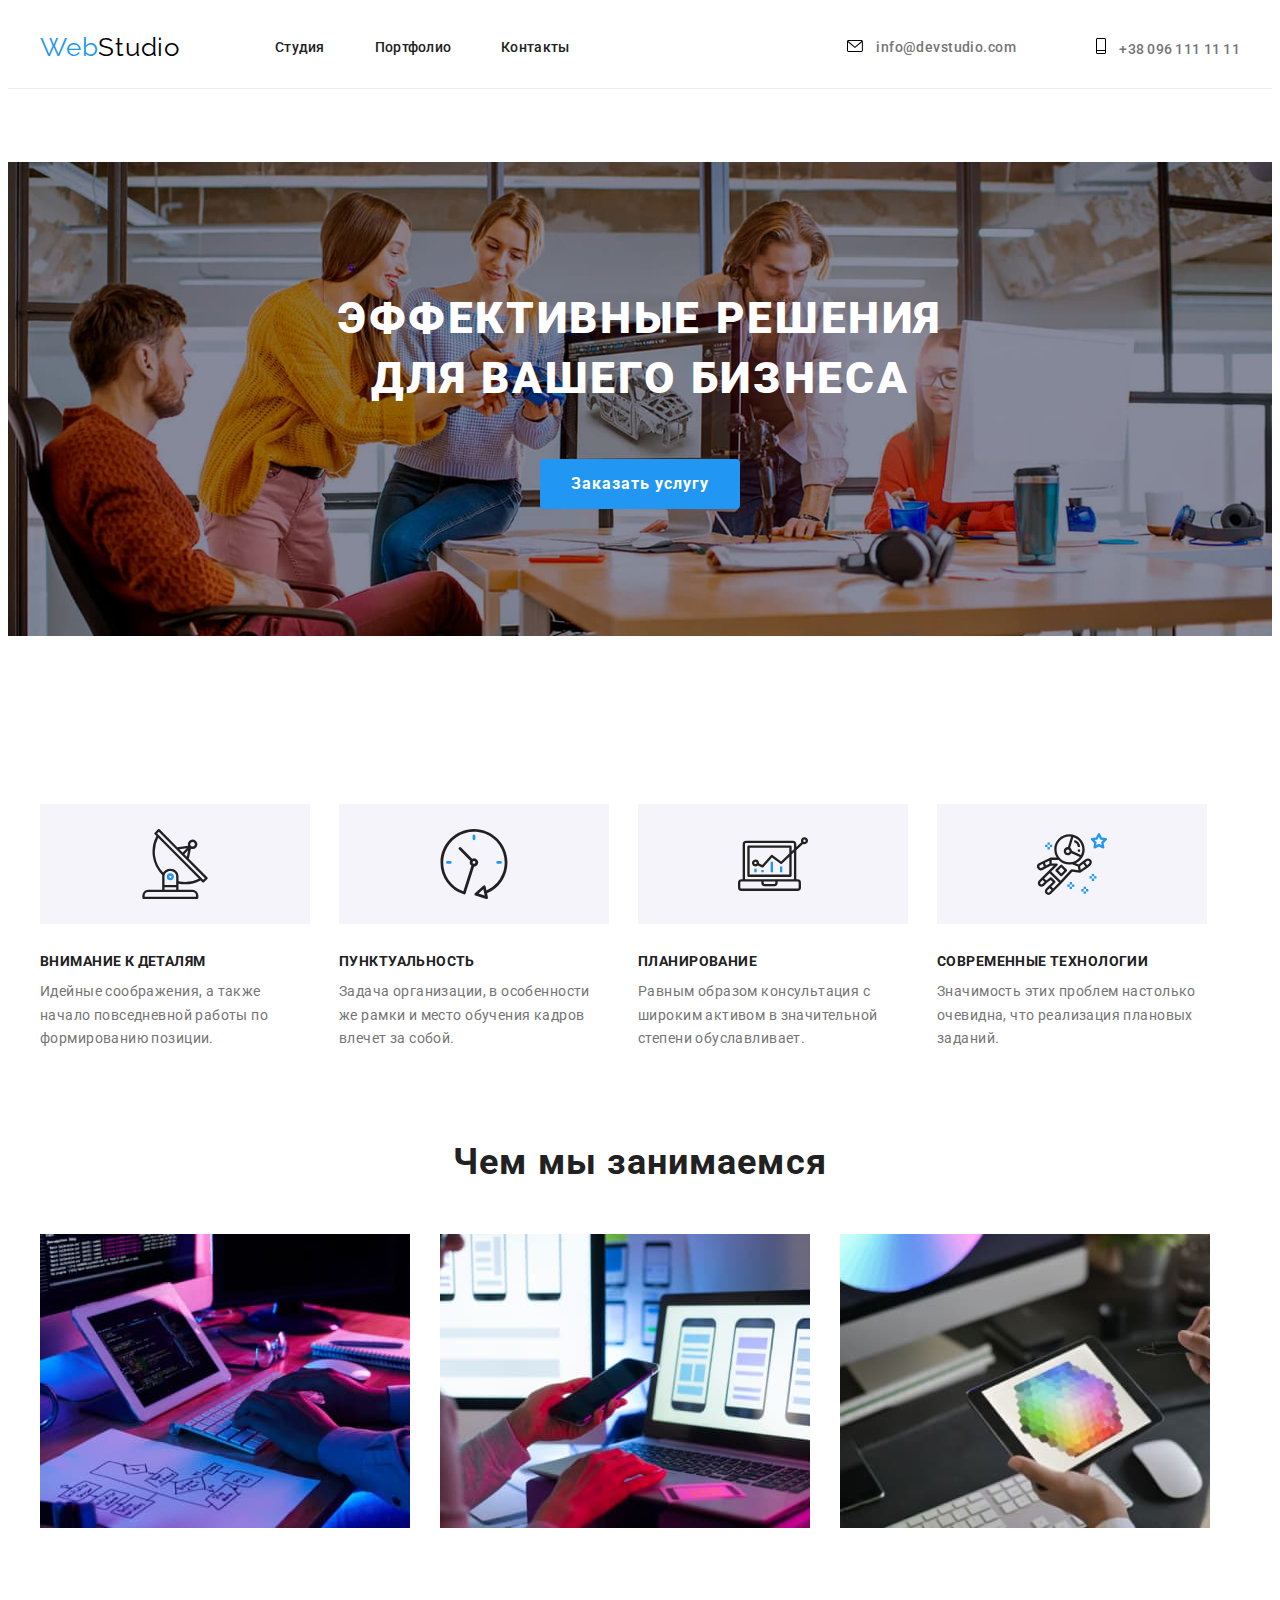
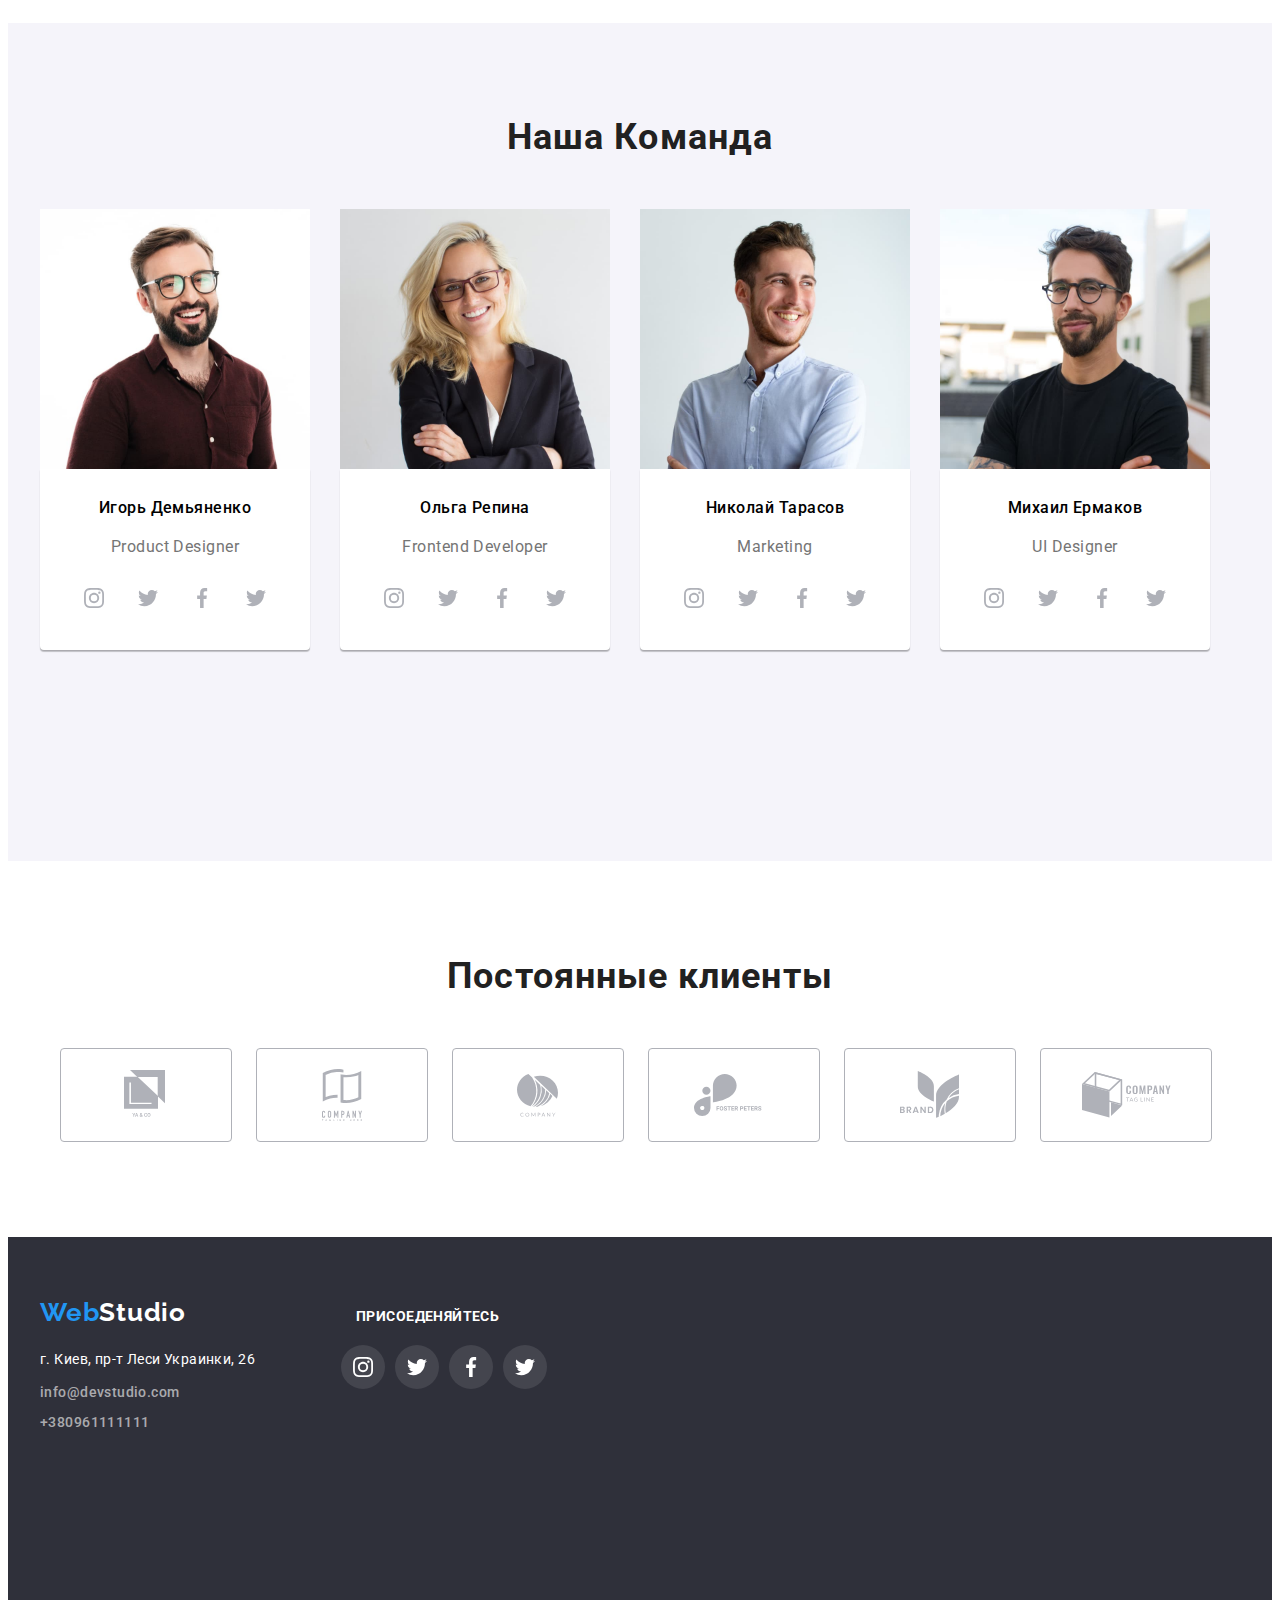
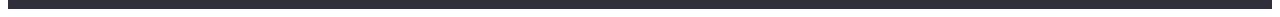
==== commit ff788ab3: "f" ====
--- a/index.html
+++ b/index.html
@@ -23,25 +23,25 @@
             <span class="web-logo">Web</span>Studio</a>
             <nav class="header-navigation">
                 <ul list class="header-list list">
-                    <li class="header-item"><a class="header-link link" href="./index.html">Студия</a></li>
+                    <li class="header-item"><a class="header-link-dark link" href="./index.html">Студия</a></li>
                     <li class="header-item"><a class="header-link-dark link" href="./portfolio.html">Портфолио</a></li>
                     <li class="header-item"><a class="header-link-dark link" href="">Контакты</a></li>
                 </ul>
             </nav>
             <ul class="header-connect">
                 <li class="header-web list">
-                    <svg class="icon-envelope" width="16" height="12">
-                        <use href=".//images//icons.svg#envelope"></use>
-                    </svg>
-                    <a class="link header-web" href="mailto:info@devstudio.com">info@devstudio.com</a> 
-                </li>
-        
-                
+                    <a class="link header-web" href="mailto:info@devstudio.com">
+                        <svg class="icon-envelope" width="16" height="12">
+                            <use href=".//images//icons.svg#envelope"></use>
+                        </svg>
+                        info@devstudio.com</a> 
+                </li>
                 <li class="header-tel list">
-                    <svg class="icon-envelope" width="10" height="16">
+                    <a class="header-tel link" href="tel:+380961111111">
+                    <svg class="icon-telephone" width="10" height="16">
                         <use href=".//images//icons.svg#telephone"></use>
                     </svg>
-                <a class="link header-tel" href="href="tel:+380961111111">+38 096 111 11 11</a>
+                    +38 096 111 11 11</a>
                 </li>
             </ul>
                
--- a/css/styles.css
+++ b/css/styles.css
@@ -61,9 +61,18 @@
   margin-right: 10px;
   align-items: center;
 }
+.icon-telephone {
+  display: inline-block;
+  size-adjust: auto;
+  margin-right: 10px;
+  align-items: center;
+}
 .icon-envelope:hover {
   font: var(--accent-color);
 }
+.icon-telephone:hover {
+  font: var(--accent-color);
+}
 .header-logo {
   margin-right: 90px;
 }
@@ -73,8 +82,6 @@
 .header-navigation {
   display: flex;
   align-items: center;
-  padding-top: 32px;
-  padding-bottom: 32px;
   inline-size: block;
 }
 .header-container {
@@ -85,8 +92,6 @@
   display: flex;
   align-items: center;
   margin-left: auto;
-  padding-top: 32px;
-  padding-bottom: 32px;
 }
 
 .header {
@@ -106,6 +111,11 @@
   line-height: 1.14;
   letter-spacing: 0.02em;
   color: var(--second-title-color);
+}
+.header-link-dark {
+  display: block;
+  padding-top: 32px;
+  padding-bottom: 32px;
 }
 .web-logo {
   font-family: Raleway;
@@ -149,6 +159,9 @@
   fill: var(--accent-color);
 }
 .icon-envelope:hover {
+  fill: var(--accent-color);
+}
+.icon-telephone:hover {
   fill: var(--accent-color);
 }
 
@@ -582,6 +595,23 @@
 .portfolio-btn-box:not(:last-child) {
   margin-right: 10px;
 }
+.hero-portfolio-btn .portfolio-btn-box + .portfolio-btn-box {
+  margin-left: 8px;
+}
+.hero-portfolio-btn .portfolio-btn {
+  padding: 6px 22px;
+  border-radius: 4px;
+  border: none;
+  background-color: #f5f4fa;
+  /*box-shadow: 0px 3px 1px rgba(0, 0, 0, 0.1), 0px 1px 2px rgba(0, 0, 0, 0.08), 0px 2px 2px rgba(0, 0, 0, 0.12);*/
+}
+.portfolio-btn:hover,
+.portfolio-btn:focus {
+  color: #ffffff;
+  background-color: #2196f3;
+  box-shadow: 0px 3px 1px rgba(0, 0, 0, 0.1), 0px 1px 2px rgba(0, 0, 0, 0.08),
+    0px 2px 2px rgba(0, 0, 0, 0.12);
+}
 .portfolio-card:hover {
   box-shadow: 0px 1px 1px rgba(0, 0, 0, 0.14), 0px 2px 1px rgba(0, 0, 0, 0.2);
   border-radius: 0px 0px 4px 4px;
@@ -598,16 +628,12 @@
   margin-left: 30px;
 }
 .portfolio-btn {
-  cursor: pointer;
-  background-color: var(--backgroud-color);
-  font-family: Roboto;
+  color: inherit;
+  font-family: inherit;
   font-weight: 500;
   font-size: 16px;
   line-height: 1.62;
-  text-align: center;
-  letter-spacing: 0.03em;
-  padding: 6px 22px;
-  color: var(--footer-nolight-color);
+  letter-spacing: 0.03em;
 }
 .portfolio-btn:active {
   color: var(--accent-color);
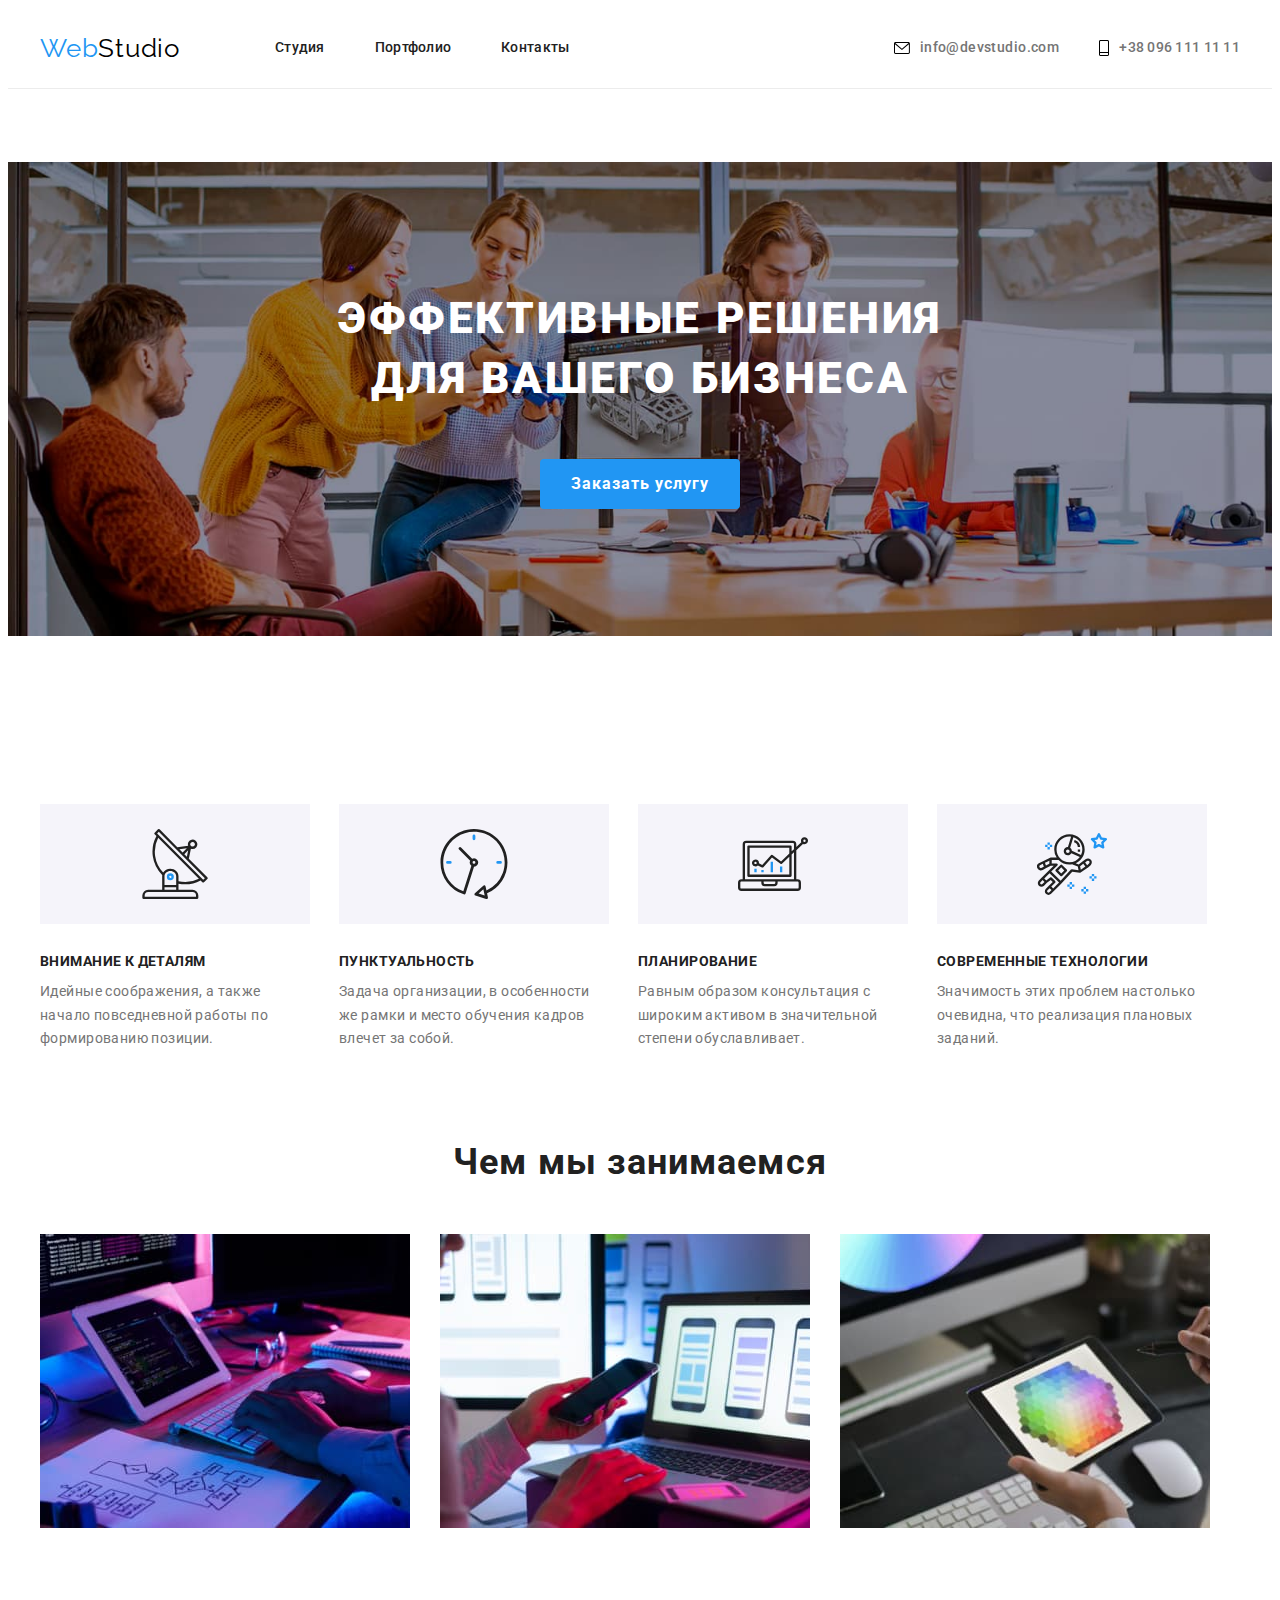
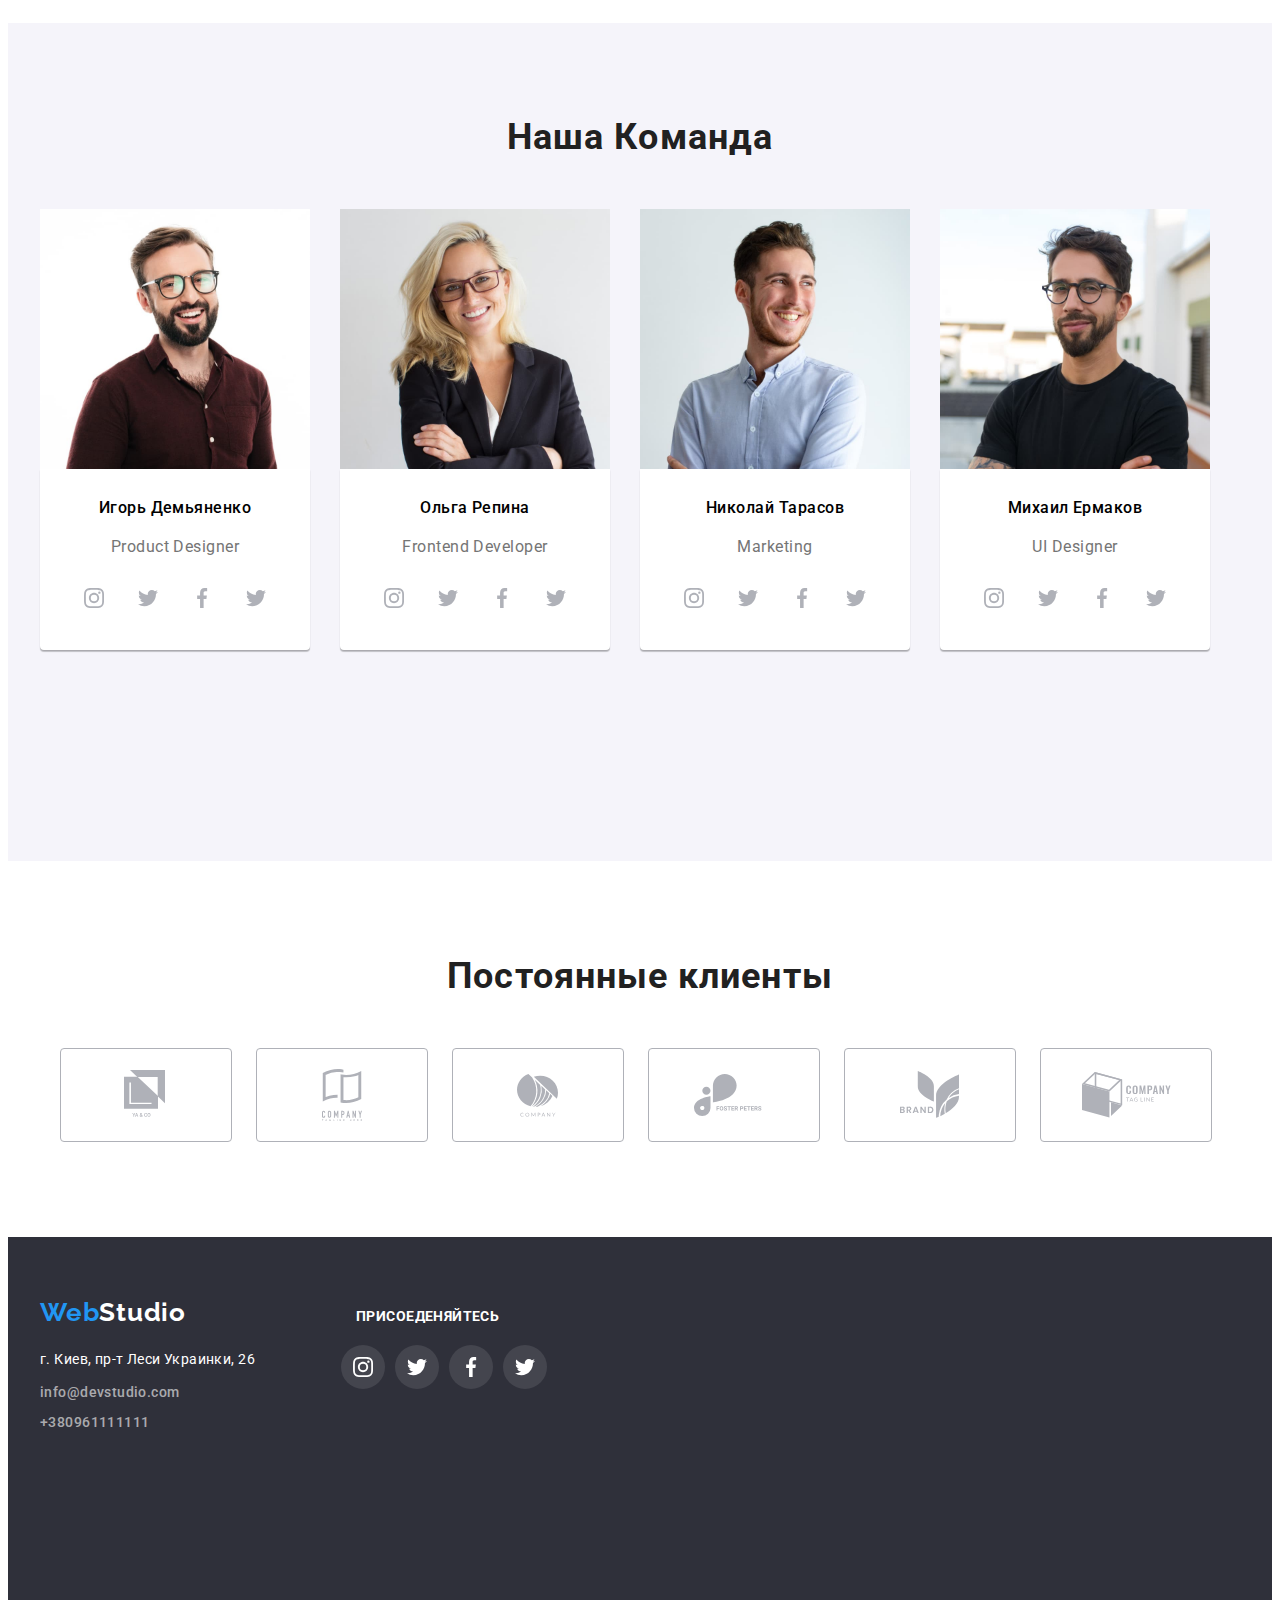
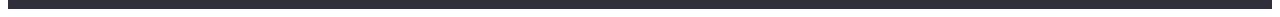
==== commit 291ce710: "d" ====
--- a/index.html
+++ b/index.html
@@ -29,15 +29,16 @@
                 </ul>
             </nav>
             <ul class="header-connect">
-                <li class="header-web list">
+                <li class="header-web-li list">
                     <a class="link header-web" href="mailto:info@devstudio.com">
                         <svg class="icon-envelope" width="16" height="12">
                             <use href=".//images//icons.svg#envelope"></use>
                         </svg>
                         info@devstudio.com</a> 
                 </li>
-                <li class="header-tel list">
-                    <a class="header-tel link" href="tel:+380961111111">
+                <li class="header-tel-li list">
+                    
+                <a class="header-tel link" href="tel:+380961111111">
                     <svg class="icon-telephone" width="10" height="16">
                         <use href=".//images//icons.svg#telephone"></use>
                     </svg>
--- a/css/styles.css
+++ b/css/styles.css
@@ -141,6 +141,13 @@
   letter-spacing: 0.02em;
   inherits: color var(--third-title-color);
   color: var(--third-title-color);
+}
+.header-web,
+.header-tel {
+  display: inline-flex;
+  padding-top: 32px;
+  padding-bottom: 32px;
+  align-items: center;
 }
 
 .header-web {
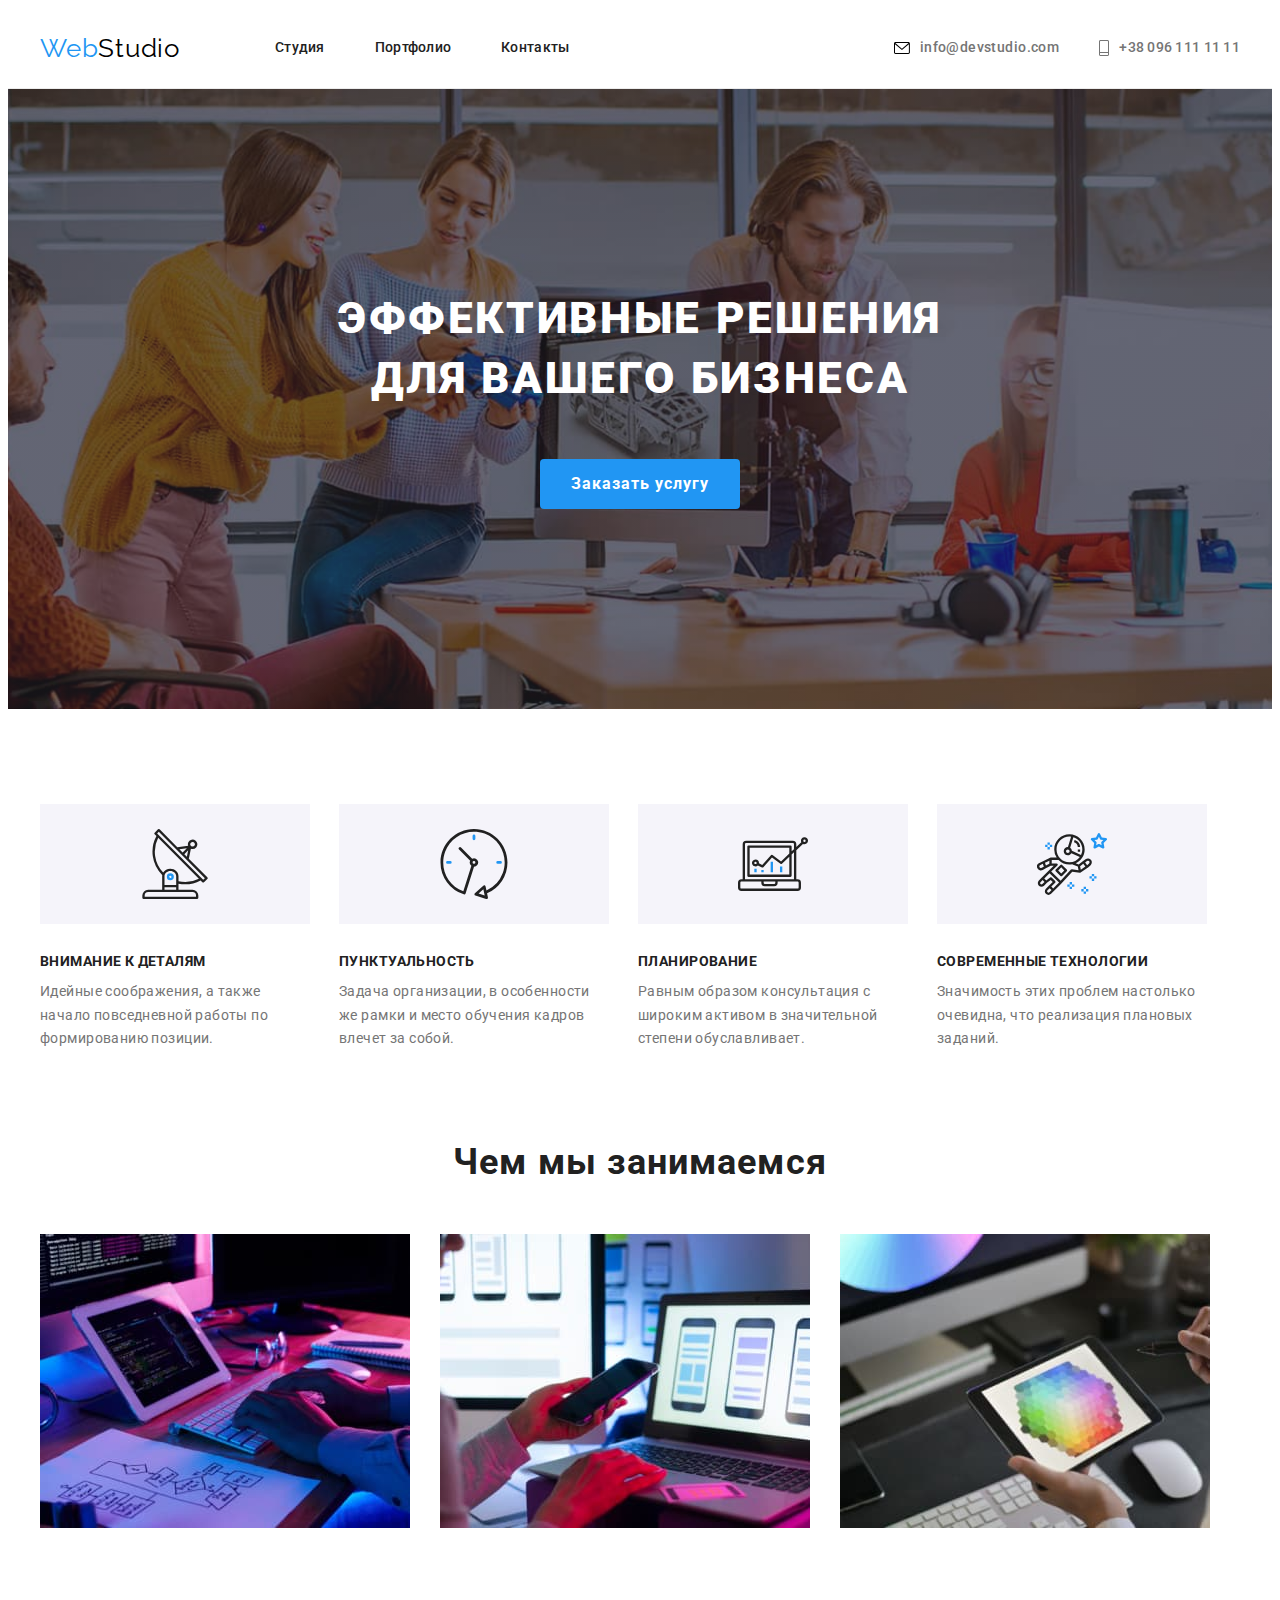
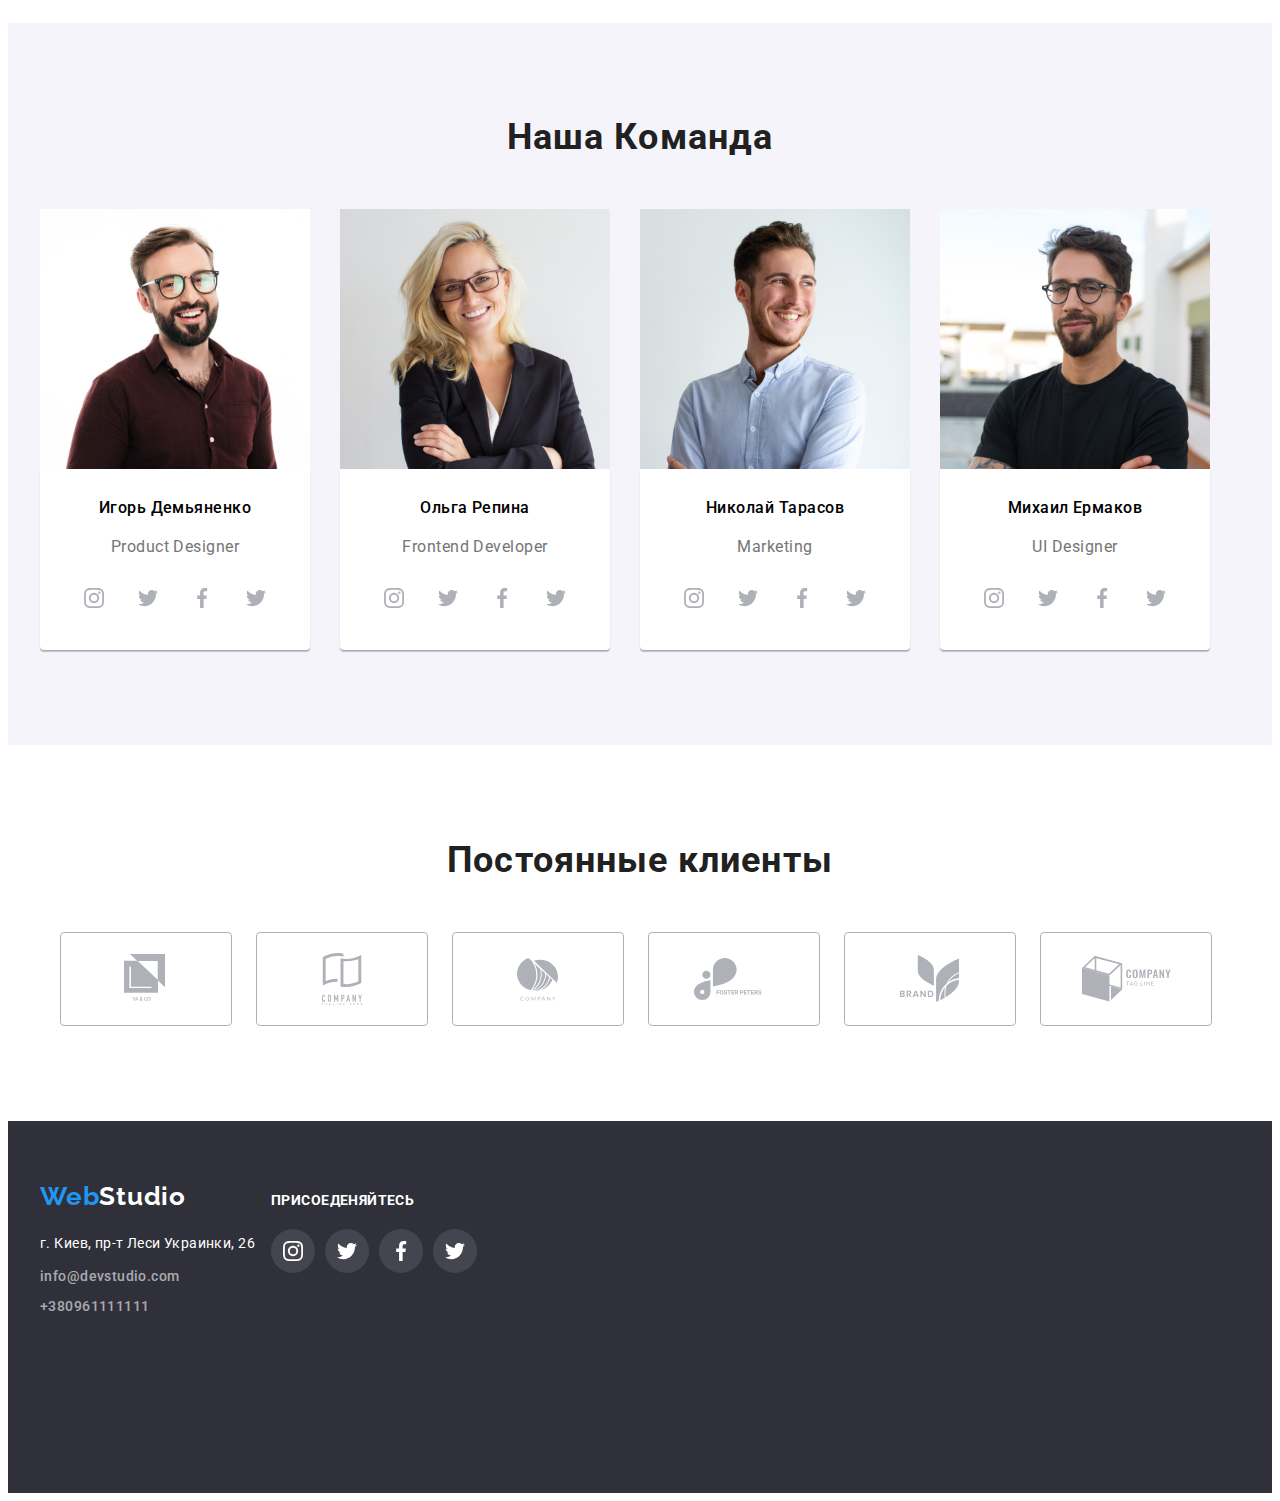
==== commit f1171306: "gg" ====
--- a/index.html
+++ b/index.html
@@ -99,7 +99,7 @@
             </div>
         </section>
         <section class="section-team" >
-            <div class="container">
+            <div class="section-team-div container">
              <h2 class="team-hero-title">Наша Команда</h2>
                  <ul class="team-pic list">
                     <li class="team-member"><img src="./images/Team member(1).jpg" width="270" height="260" alt="в очках"><div class="team-pad"><h3 class="description-team">Игорь Демьяненко</h3><br>
@@ -262,7 +262,7 @@
                 </ul>
             </div>
          </section>
-         <section>
+         <section class="client-section">
              <div class="container">
                 <h2 class="team-hero-title">Постоянные клиенты</h2>
                 <ul class="permanent-clients list" >
@@ -335,7 +335,7 @@
             </div>
         
         <div class="footer-social">
-            <h3 class="footer-social-title container">ПРИСОЕДЕНЯЙТЕСЬ</h3>
+            <h3 class="footer-social-title">ПРИСОЕДЕНЯЙТЕСЬ</h3>
             <ul class="social-list list">
                 <!-- instagram -->
                 <li class="social-item">
--- a/css/styles.css
+++ b/css/styles.css
@@ -66,6 +66,7 @@
   size-adjust: auto;
   margin-right: 10px;
   align-items: center;
+  fill: currentColor;
 }
 .icon-envelope:hover {
   font: var(--accent-color);
@@ -208,24 +209,18 @@
 
 /*-------------------------------main---------------------------------*/
 .main-container {
-  padding-left: 15px;
-  padding-right: 15px;
-  padding-top: 200px;
-  padding-bottom: 200px;
-  margin: 0 auto;
+  background-color: #c4c4c4;
   background-image: linear-gradient(
-    to right,
-    rgba(47, 48, 58, 0.4),
-    rgba(47, 48, 58, 0.4)
-  );
-  background-image: url(../images/first-pg-hero.jpg);
-  margin-left: auto;
-  margin-right: auto;
-  max-width: 1600;
-  height: 600;
+      rgba(47, 48, 58, 0.4),
+      rgba(47, 48, 58, 0.4)
+    ),
+    url(../images/first-pg-hero.jpg);
   background-repeat: no-repeat;
-  background-size: contain;
   background-position: center;
+  background-size: cover;
+  text-align: center;
+  padding: 200px 0px 200px 0px;
+  width: max-content 1600px;
 }
 .hero-title {
   font-weight: 900;
@@ -285,16 +280,14 @@
 }
 .section-team {
   background-color: #f5f4fa;
-  height: 650px;
-  padding-bottom: 94px;
   padding-top: 94px;
-  margin-bottom: 95px;
-}
+  padding-bottom: 95px;
+}
+
 .middle__icon {
   display: flex;
   align-items: center;
   justify-content: center;
-  margin: 0 auto;
 }
 .team-pad {
   padding-top: 30px;
@@ -426,7 +419,6 @@
   border-radius: 4px;
   justify-content: center;
   align-items: center;
-  margin-bottom: 95px;
 }
 .clients-link-icon {
   fill: currentColor;
@@ -436,8 +428,14 @@
 }
 .client-link:hover,
 .client-link:focus {
-   color: var(--accent-color);
+  color: var(--accent-color);
   border: 1px solid var(--accent-color);
+}
+/*-------------------------------CLIENT SECTION---------------------------------*/
+
+.client-section {
+  padding-bottom: 95px;
+  padding-top: 95px;
 }
 
 /*-------------------------------Footer---------------------------------*/
@@ -541,10 +539,6 @@
   color: #ffffff;
   background-color: #2196f3;
 }
-.footer-social {
-  margin-left: 70px;
-}
-}
 .cocial-list {
   display: flex;
   margin: -10px;
@@ -570,8 +564,6 @@
 .social-item + .social-item {
   margin-left: 10px;
 }
-
-
 
 /*-------------------------------ПОРТФОЛИО мейн---------------------------------*/
 .visually-hidden {
@@ -636,7 +628,8 @@
 }
 .portfolio-btn {
   color: inherit;
-  font-family: inherit;
+  font-family: -apple-system, BlinkMacSystemFont, "Segoe UI", Roboto, Oxygen,
+    Ubuntu, Cantarell, "Open Sans", "Helvetica Neue", sans-serif;
   font-weight: 500;
   font-size: 16px;
   line-height: 1.62;
